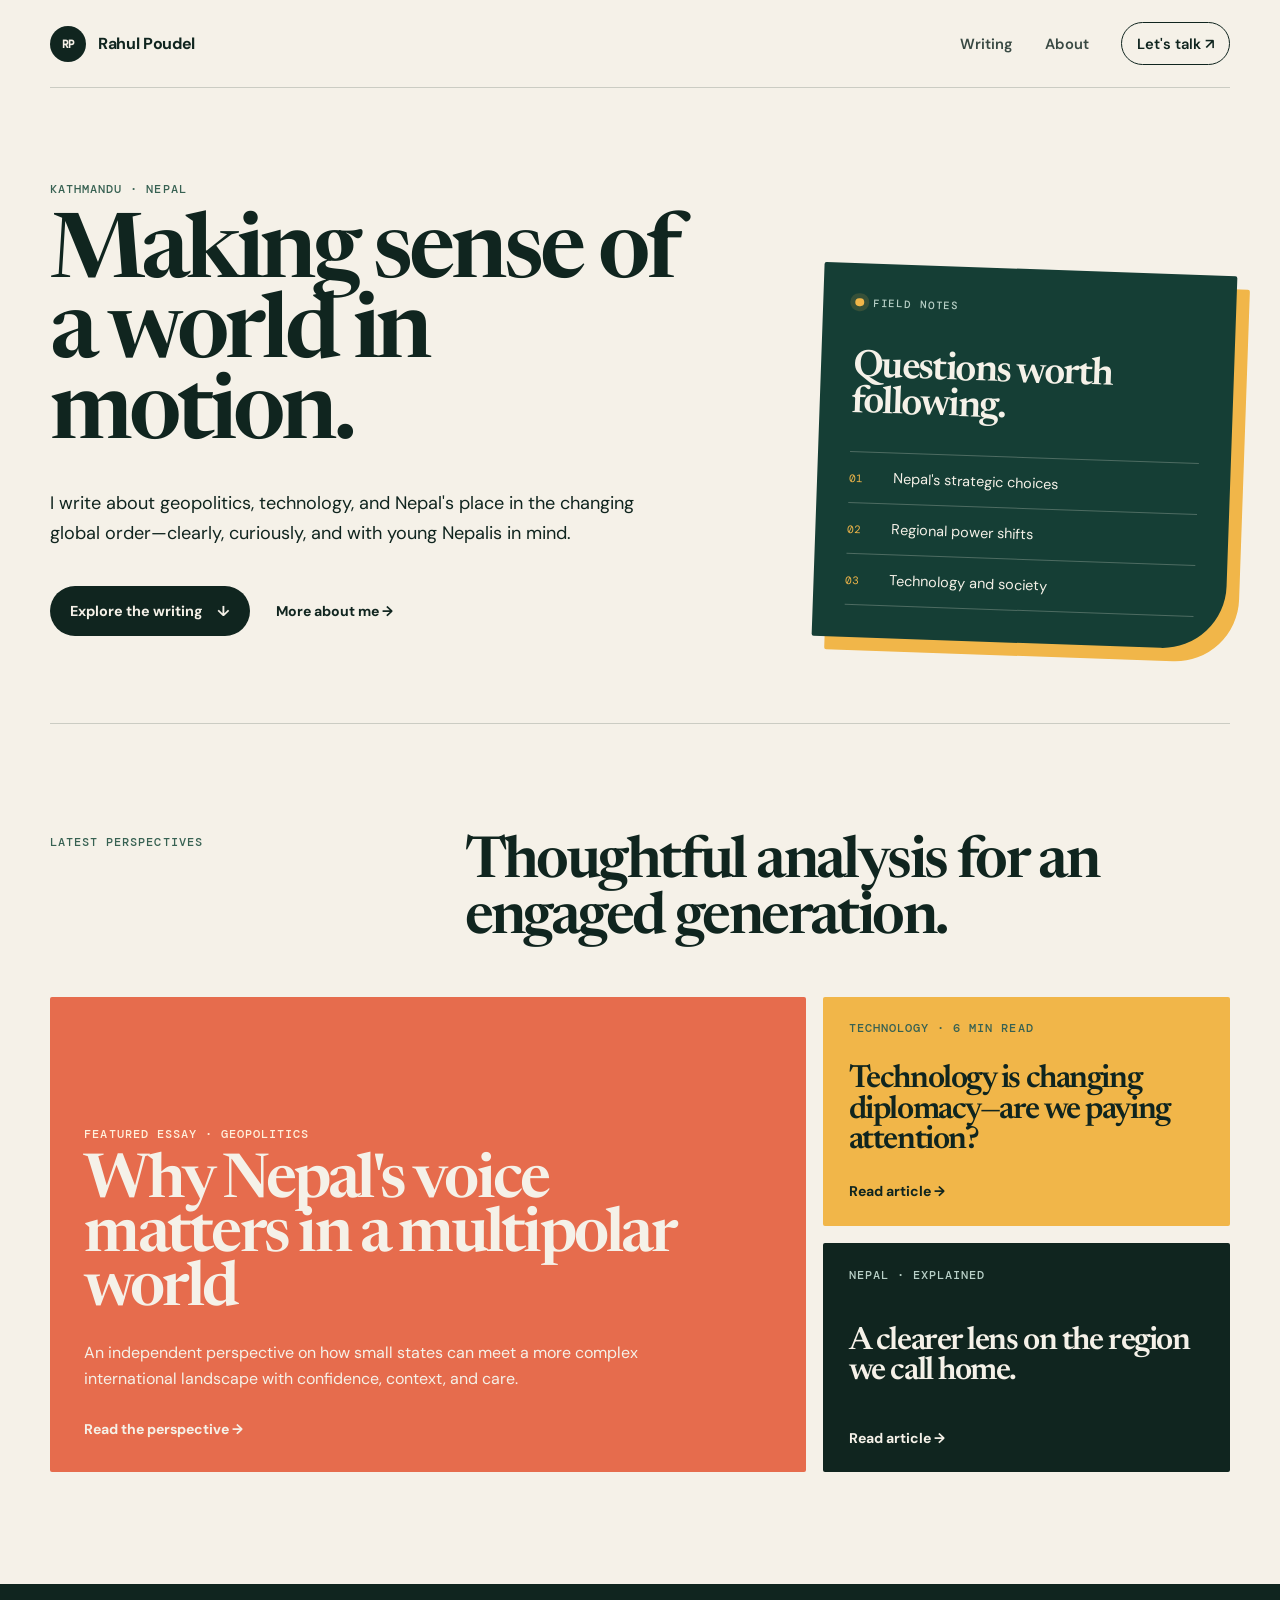
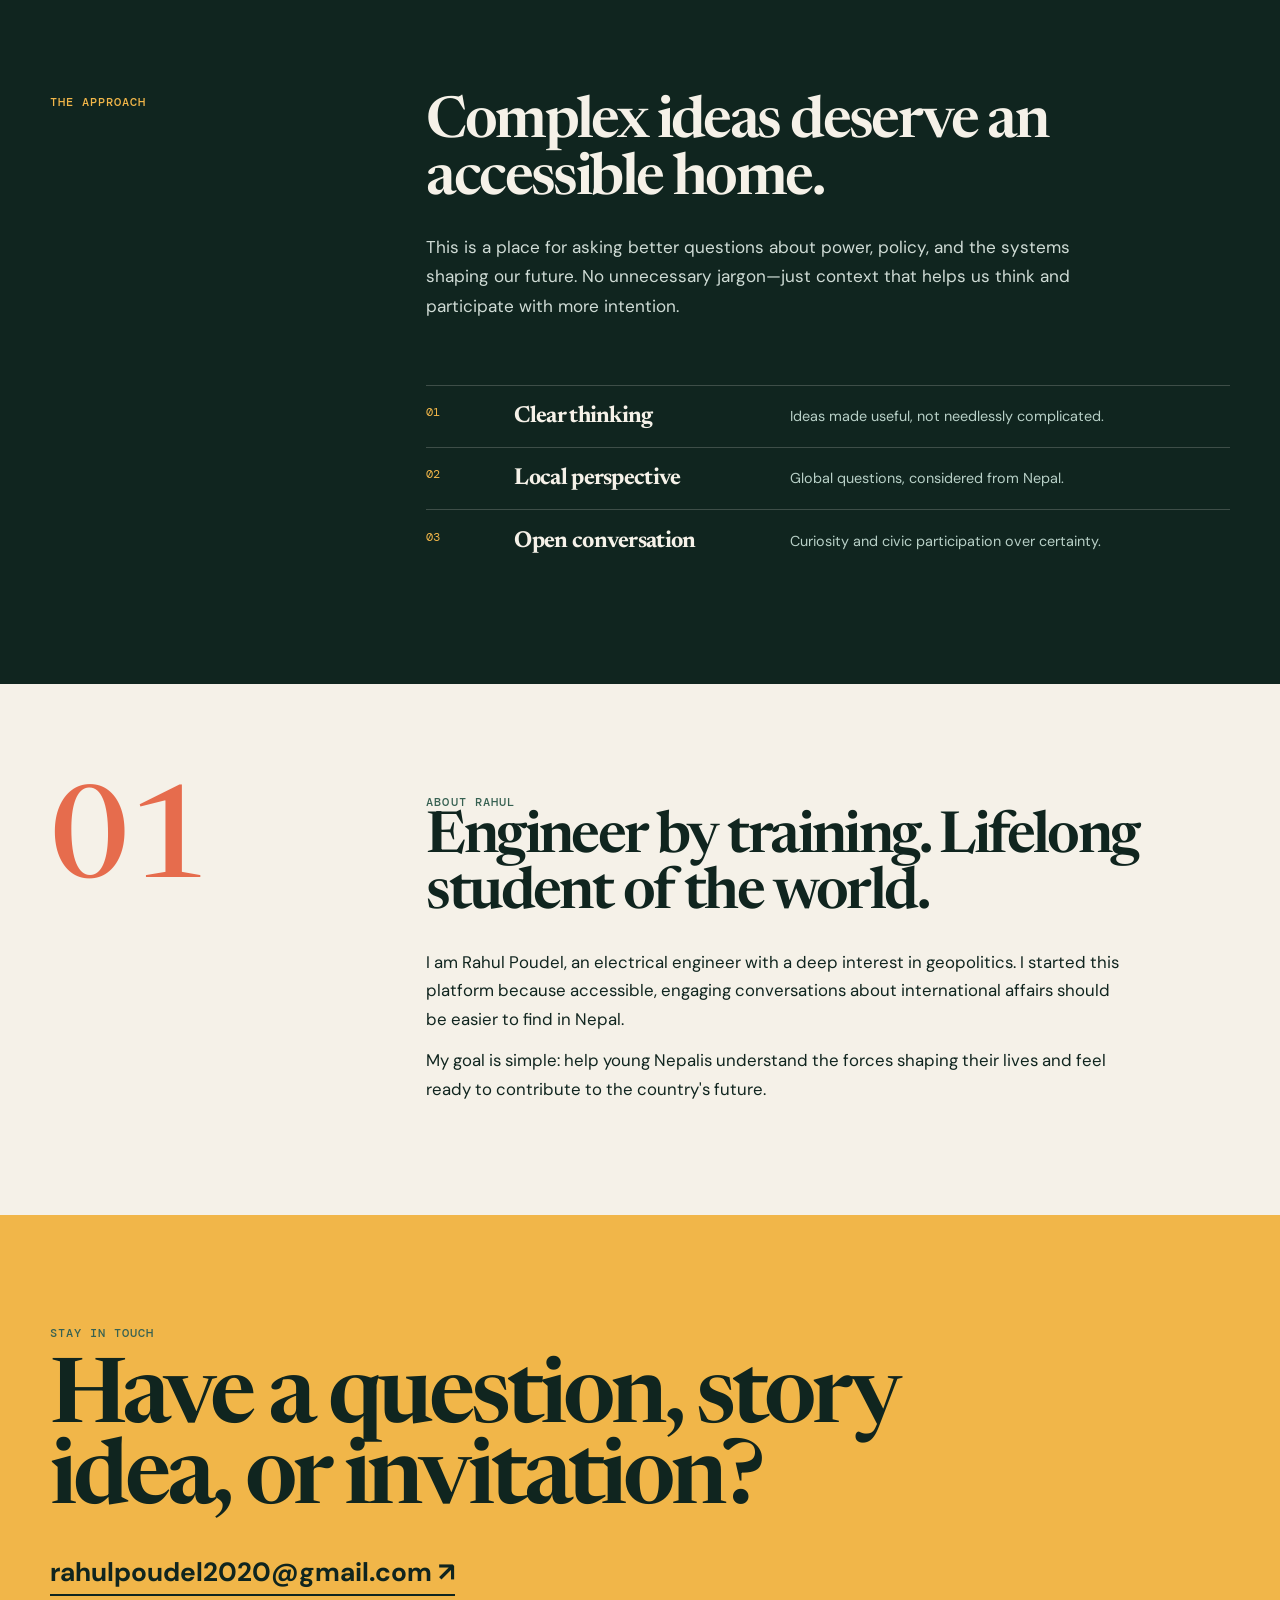
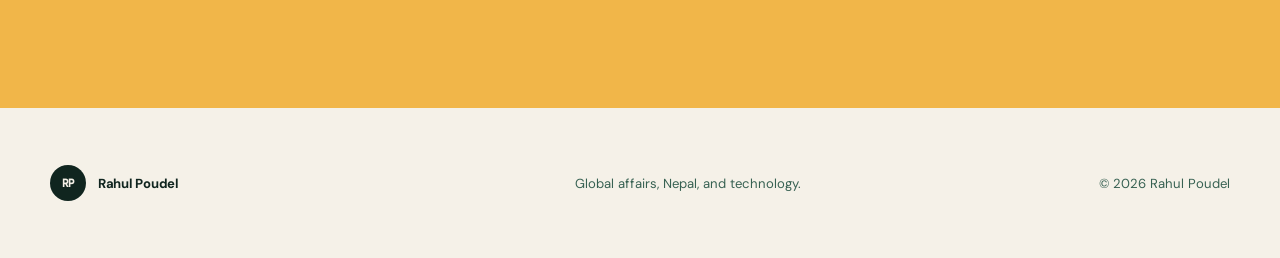
==== index.html @ 00a3ce03 "Create redesigned personal website" ====
<!doctype html>
<html lang="en">
  <head>
    <meta charset="UTF-8" />
    <meta name="viewport" content="width=device-width, initial-scale=1.0" />
    <meta
      name="description"
      content="Rahul Poudel writes about global geopolitics, technology, and Nepal's role in the world."
    />
    <title>Rahul Poudel — Global affairs, Nepal, and technology</title>
    <link rel="preconnect" href="https://fonts.googleapis.com" />
    <link rel="preconnect" href="https://fonts.gstatic.com" crossorigin />
    <link
      href="https://fonts.googleapis.com/css2?family=DM+Mono:wght@400;500&family=DM+Sans:wght@400;500;600;700&family=Newsreader:opsz,wght@6..72,500;6..72,600;6..72,700&display=swap"
      rel="stylesheet"
    />
    <link rel="stylesheet" href="styles.css" />
  </head>
  <body>
    <a class="skip-link" href="#main">Skip to content</a>
    <header class="site-header">
      <a class="brand" href="#top" aria-label="Rahul Poudel home">
        <span class="brand-mark">RP</span>
        <span>Rahul Poudel</span>
      </a>
      <button class="menu-toggle" type="button" aria-expanded="false" aria-controls="primary-nav">
        <span></span><span></span>
        <span class="sr-only">Open menu</span>
      </button>
      <nav id="primary-nav" class="primary-nav" aria-label="Primary navigation">
        <a href="#writing">Writing</a>
        <a href="#about">About</a>
        <a href="#contact" class="nav-cta">Let's talk <span aria-hidden="true">↗</span></a>
      </nav>
    </header>

    <main id="main">
      <section id="top" class="hero section-shell">
        <div class="hero-copy">
          <p class="eyebrow">Kathmandu · Nepal</p>
          <h1>Making sense of a world in motion.</h1>
          <p class="hero-intro">
            I write about geopolitics, technology, and Nepal's place in the changing global order—clearly, curiously, and with young Nepalis in mind.
          </p>
          <div class="hero-actions">
            <a class="button button-primary" href="#writing">Explore the writing <span aria-hidden="true">↓</span></a>
            <a class="text-link" href="#about">More about me <span aria-hidden="true">→</span></a>
          </div>
        </div>
        <aside class="signal-card" aria-label="Focus areas">
          <div class="signal-card-top"><span class="pulse"></span> Field notes</div>
          <p>Questions worth following.</p>
          <ul>
            <li><span>01</span> Nepal's strategic choices</li>
            <li><span>02</span> Regional power shifts</li>
            <li><span>03</span> Technology and society</li>
          </ul>
        </aside>
      </section>

      <section id="writing" class="writing-section section-shell">
        <div class="section-heading">
          <p class="eyebrow">Latest perspectives</p>
          <h2>Thoughtful analysis for an engaged generation.</h2>
        </div>
        <div class="story-grid">
          <article class="feature-story">
            <p class="story-meta">Featured essay <span>·</span> Geopolitics</p>
            <h3>Why Nepal's voice matters in a multipolar world</h3>
            <p>
              An independent perspective on how small states can meet a more complex international landscape with confidence, context, and care.
            </p>
            <a class="story-link" href="#contact">Read the perspective <span aria-hidden="true">→</span></a>
          </article>
          <div class="secondary-stories">
            <article class="story-card story-card-amber">
              <p class="story-meta">Technology <span>·</span> 6 min read</p>
              <h3>Technology is changing diplomacy—are we paying attention?</h3>
              <a class="story-link" href="#contact" aria-label="Read Technology is changing diplomacy">Read article <span aria-hidden="true">→</span></a>
            </article>
            <article class="story-card story-card-ink">
              <p class="story-meta">Nepal <span>·</span> Explained</p>
              <h3>A clearer lens on the region we call home.</h3>
              <a class="story-link" href="#contact" aria-label="Read A clearer lens on the region">Read article <span aria-hidden="true">→</span></a>
            </article>
          </div>
        </div>
      </section>

      <section class="principles-section">
        <div class="section-shell principles-grid">
          <p class="eyebrow">The approach</p>
          <div>
            <h2>Complex ideas deserve an accessible home.</h2>
            <p>
              This is a place for asking better questions about power, policy, and the systems shaping our future. No unnecessary jargon—just context that helps us think and participate with more intention.
            </p>
          </div>
          <div class="principles-list" role="list">
            <div role="listitem"><span>01</span><strong>Clear thinking</strong><p>Ideas made useful, not needlessly complicated.</p></div>
            <div role="listitem"><span>02</span><strong>Local perspective</strong><p>Global questions, considered from Nepal.</p></div>
            <div role="listitem"><span>03</span><strong>Open conversation</strong><p>Curiosity and civic participation over certainty.</p></div>
          </div>
        </div>
      </section>

      <section id="about" class="about-section section-shell">
        <div class="about-number">01</div>
        <div class="about-copy">
          <p class="eyebrow">About Rahul</p>
          <h2>Engineer by training. Lifelong student of the world.</h2>
          <p>
            I am Rahul Poudel, an electrical engineer with a deep interest in geopolitics. I started this platform because accessible, engaging conversations about international affairs should be easier to find in Nepal.
          </p>
          <p>
            My goal is simple: help young Nepalis understand the forces shaping their lives and feel ready to contribute to the country's future.
          </p>
        </div>
      </section>

      <section id="contact" class="contact-section">
        <div class="section-shell contact-inner">
          <p class="eyebrow">Stay in touch</p>
          <h2>Have a question, story idea, or invitation?</h2>
          <a class="contact-email" href="mailto:rahulpoudel2020@gmail.com">rahulpoudel2020@gmail.com <span aria-hidden="true">↗</span></a>
        </div>
      </section>
    </main>

    <footer class="site-footer section-shell">
      <a class="brand" href="#top"><span class="brand-mark">RP</span><span>Rahul Poudel</span></a>
      <p>Global affairs, Nepal, and technology.</p>
      <p>© <span id="year"></span> Rahul Poudel</p>
    </footer>
    <script src="script.js"></script>
  </body>
</html>
---- styles.css ----
:root {
  --paper: #f5f1e8;
  --ink: #10251f;
  --pine: #153e35;
  --moss: #376152;
  --amber: #f1b649;
  --coral: #e66c4d;
  --line: rgba(16, 37, 31, 0.18);
  --display: "Newsreader", Georgia, serif;
  --body: "DM Sans", Arial, sans-serif;
  --mono: "DM Mono", monospace;
}

* { box-sizing: border-box; }
html { scroll-behavior: smooth; }
body { margin: 0; background: var(--paper); color: var(--ink); font-family: var(--body); }
a { color: inherit; text-decoration: none; }
.sr-only { position: absolute; width: 1px; height: 1px; overflow: hidden; clip: rect(0, 0, 0, 0); white-space: nowrap; }
.skip-link { position: fixed; left: 1rem; top: -4rem; padding: .75rem 1rem; background: var(--amber); color: var(--ink); z-index: 5; }
.skip-link:focus { top: 1rem; }
.section-shell { width: min(1180px, calc(100% - 3rem)); margin: 0 auto; }
.site-header { width: min(1180px, calc(100% - 3rem)); min-height: 88px; margin: 0 auto; display: flex; align-items: center; justify-content: space-between; border-bottom: 1px solid var(--line); }
.brand { display: inline-flex; align-items: center; gap: .75rem; font-weight: 700; letter-spacing: -.02em; }
.brand-mark { width: 2.25rem; aspect-ratio: 1; display: grid; place-items: center; color: var(--paper); background: var(--ink); border-radius: 50%; font-family: var(--mono); font-size: .68rem; letter-spacing: -.1em; }
.primary-nav { display: flex; align-items: center; gap: 2rem; font-size: .92rem; font-weight: 600; }
.primary-nav a:not(.nav-cta) { opacity: .82; }
.primary-nav a:hover, .text-link:hover, .story-link:hover { text-decoration: underline; text-underline-offset: .25em; }
.nav-cta { padding: .65rem .9rem; border: 1px solid var(--ink); border-radius: 999px; }
.menu-toggle { display: none; background: none; border: 0; padding: .5rem; }

.hero { min-height: 635px; display: grid; grid-template-columns: minmax(0, 1.25fr) minmax(290px, .75fr); gap: 5rem; align-items: center; padding: 5.5rem 0 5rem; }
.eyebrow, .story-meta { margin: 0; color: var(--moss); font: 500 .72rem/1.3 var(--mono); letter-spacing: .09em; text-transform: uppercase; }
.hero h1, h2, h3 { margin: 0; font-family: var(--display); font-weight: 600; letter-spacing: -.045em; }
.hero h1 { max-width: 710px; margin-top: 1.1rem; font-size: clamp(3.7rem, 7vw, 6.6rem); line-height: .9; }
.hero-intro { max-width: 590px; margin: 2rem 0 0; font-size: 1.13rem; line-height: 1.65; }
.hero-actions { display: flex; align-items: center; gap: 1.6rem; margin-top: 2.3rem; }
.button { display: inline-flex; gap: .9rem; align-items: center; padding: 1rem 1.25rem; border-radius: 999px; font-weight: 700; font-size: .9rem; }
.button-primary { background: var(--ink); color: var(--paper); }
.button-primary:hover { background: var(--moss); }
.text-link, .story-link { font-size: .88rem; font-weight: 700; }
.signal-card { align-self: end; background: var(--pine); color: var(--paper); padding: 2rem; border-radius: 2px 2px 4rem 2px; transform: rotate(2deg); box-shadow: 13px 13px 0 var(--amber); }
.signal-card-top { display: flex; align-items: center; gap: .55rem; font: 500 .67rem var(--mono); letter-spacing: .08em; text-transform: uppercase; color: #b8d0c7; }
.pulse { width: .55rem; height: .55rem; border-radius: 50%; background: var(--amber); box-shadow: 0 0 0 5px rgba(241,182,73,.15); }
.signal-card > p { margin: 2.5rem 0 1.8rem; font: 600 clamp(1.8rem, 3vw, 2.7rem)/.95 var(--display); letter-spacing: -.04em; }
.signal-card ul { list-style: none; padding: 0; margin: 0; border-top: 1px solid rgba(245,241,232,.25); }
.signal-card li { padding: 1rem 0; border-bottom: 1px solid rgba(245,241,232,.25); font-size: .9rem; }
.signal-card li span { display: inline-block; width: 2.5rem; color: var(--amber); font: .68rem var(--mono); }

.writing-section { padding: 7rem 0; border-top: 1px solid var(--line); }
.section-heading { display: grid; grid-template-columns: 1fr 2fr; gap: 2rem; align-items: start; margin-bottom: 3rem; }
.section-heading h2, .principles-grid h2, .about-copy h2 { font-size: clamp(2.5rem, 4.5vw, 4.35rem); line-height: .98; }
.story-grid { display: grid; grid-template-columns: 1.3fr .7fr; gap: 1.1rem; }
.feature-story { min-height: 470px; padding: 2.15rem; display: flex; flex-direction: column; justify-content: flex-end; color: var(--paper); background: var(--coral); border-radius: 2px; }
.feature-story .story-meta { color: #fff0dc; }
.feature-story h3 { max-width: 670px; margin: .8rem 0 1.4rem; font-size: clamp(2.6rem, 4.8vw, 5.3rem); line-height: .88; }
.feature-story p:not(.story-meta) { max-width: 575px; margin: 0 0 1.8rem; line-height: 1.6; }
.secondary-stories { display: grid; gap: 1.1rem; }
.story-card { min-height: 229px; padding: 1.6rem; display: flex; flex-direction: column; align-items: flex-start; justify-content: space-between; border-radius: 2px; }
.story-card h3 { max-width: 390px; font-size: 2rem; line-height: .95; }
.story-card-amber { background: var(--amber); }
.story-card-ink { background: var(--ink); color: var(--paper); }
.story-card-ink .story-meta { color: #b8d0c7; }

.principles-section { background: var(--ink); color: var(--paper); padding: 7rem 0; }
.principles-section .eyebrow { color: var(--amber); }
.principles-grid { display: grid; grid-template-columns: .6fr 1.4fr; gap: 2rem; }
.principles-grid > div:nth-child(2) > p { max-width: 700px; margin: 1.5rem 0 0; color: #cfdbd5; font-size: 1.07rem; line-height: 1.7; }
.principles-list { grid-column: 2; margin-top: 2rem; }
.principles-list > div { display: grid; grid-template-columns: 4.5rem 1fr 1.7fr; gap: 1rem; padding: 1.2rem 0; border-top: 1px solid rgba(245,241,232,.2); }
.principles-list span { color: var(--amber); font: .72rem var(--mono); }
.principles-list strong { font-family: var(--display); font-size: 1.45rem; letter-spacing: -.03em; }
.principles-list p { margin: 0; color: #b8d0c7; font-size: .9rem; line-height: 1.55; }

.about-section { display: grid; grid-template-columns: .6fr 1.4fr; gap: 2rem; padding: 7rem 0; }
.about-number { color: var(--coral); font: 500 clamp(5rem, 10vw, 9.5rem)/.8 var(--display); }
.about-copy > p:not(.eyebrow) { max-width: 700px; margin: 1.5rem 0 0; font-size: 1.05rem; line-height: 1.7; }
.about-copy > p:last-child { margin-top: .8rem; }
.contact-section { background: var(--amber); padding: 7rem 0; }
.contact-inner h2 { max-width: 900px; margin: 1.2rem 0 2rem; font-size: clamp(3.5rem, 7vw, 6.8rem); line-height: .9; }
.contact-email { display: inline-block; border-bottom: 2px solid currentColor; padding-bottom: .35rem; font-size: clamp(1rem, 2.2vw, 1.65rem); font-weight: 700; }
.contact-email:hover { color: var(--pine); }
.site-footer { display: grid; grid-template-columns: 1fr 1fr auto; gap: 2rem; align-items: center; min-height: 150px; font-size: .82rem; }
.site-footer p { margin: 0; color: var(--moss); }
.site-footer p:last-child { text-align: right; }

@media (max-width: 760px) {
  .section-shell, .site-header { width: min(100% - 2rem, 1180px); }
  .site-header { min-height: 70px; position: relative; }
  .menu-toggle { display: grid; gap: .26rem; }
  .menu-toggle span:not(.sr-only) { width: 1.35rem; height: 2px; display: block; background: var(--ink); }
  .primary-nav { position: absolute; z-index: 3; top: calc(100% + .5rem); right: 0; display: none; width: min(250px, 100vw - 2rem); padding: 1.1rem; flex-direction: column; align-items: stretch; background: var(--paper); border: 1px solid var(--line); box-shadow: 0 12px 30px rgba(16,37,31,.12); }
  .primary-nav.open { display: flex; }
  .nav-cta { text-align: center; }
  .hero { min-height: auto; grid-template-columns: 1fr; gap: 3.5rem; padding: 4rem 0 5rem; }
  .hero h1 { font-size: clamp(3.55rem, 16vw, 5rem); }
  .hero-actions { flex-wrap: wrap; }
  .signal-card { width: calc(100% - 1rem); margin-left: .25rem; }
  .section-heading, .story-grid, .principles-grid, .about-section { grid-template-columns: 1fr; }
  .section-heading { gap: 1rem; }
  .feature-story { min-height: 420px; }
  .secondary-stories { grid-template-columns: 1fr; }
  .principles-list { grid-column: auto; }
  .principles-list > div { grid-template-columns: 2.2rem 1fr; }
  .principles-list p { grid-column: 2; }
  .about-number { margin-bottom: .4rem; }
  .site-footer { grid-template-columns: 1fr; gap: .9rem; padding: 2rem 0; }
  .site-footer p:last-child { text-align: left; }
}
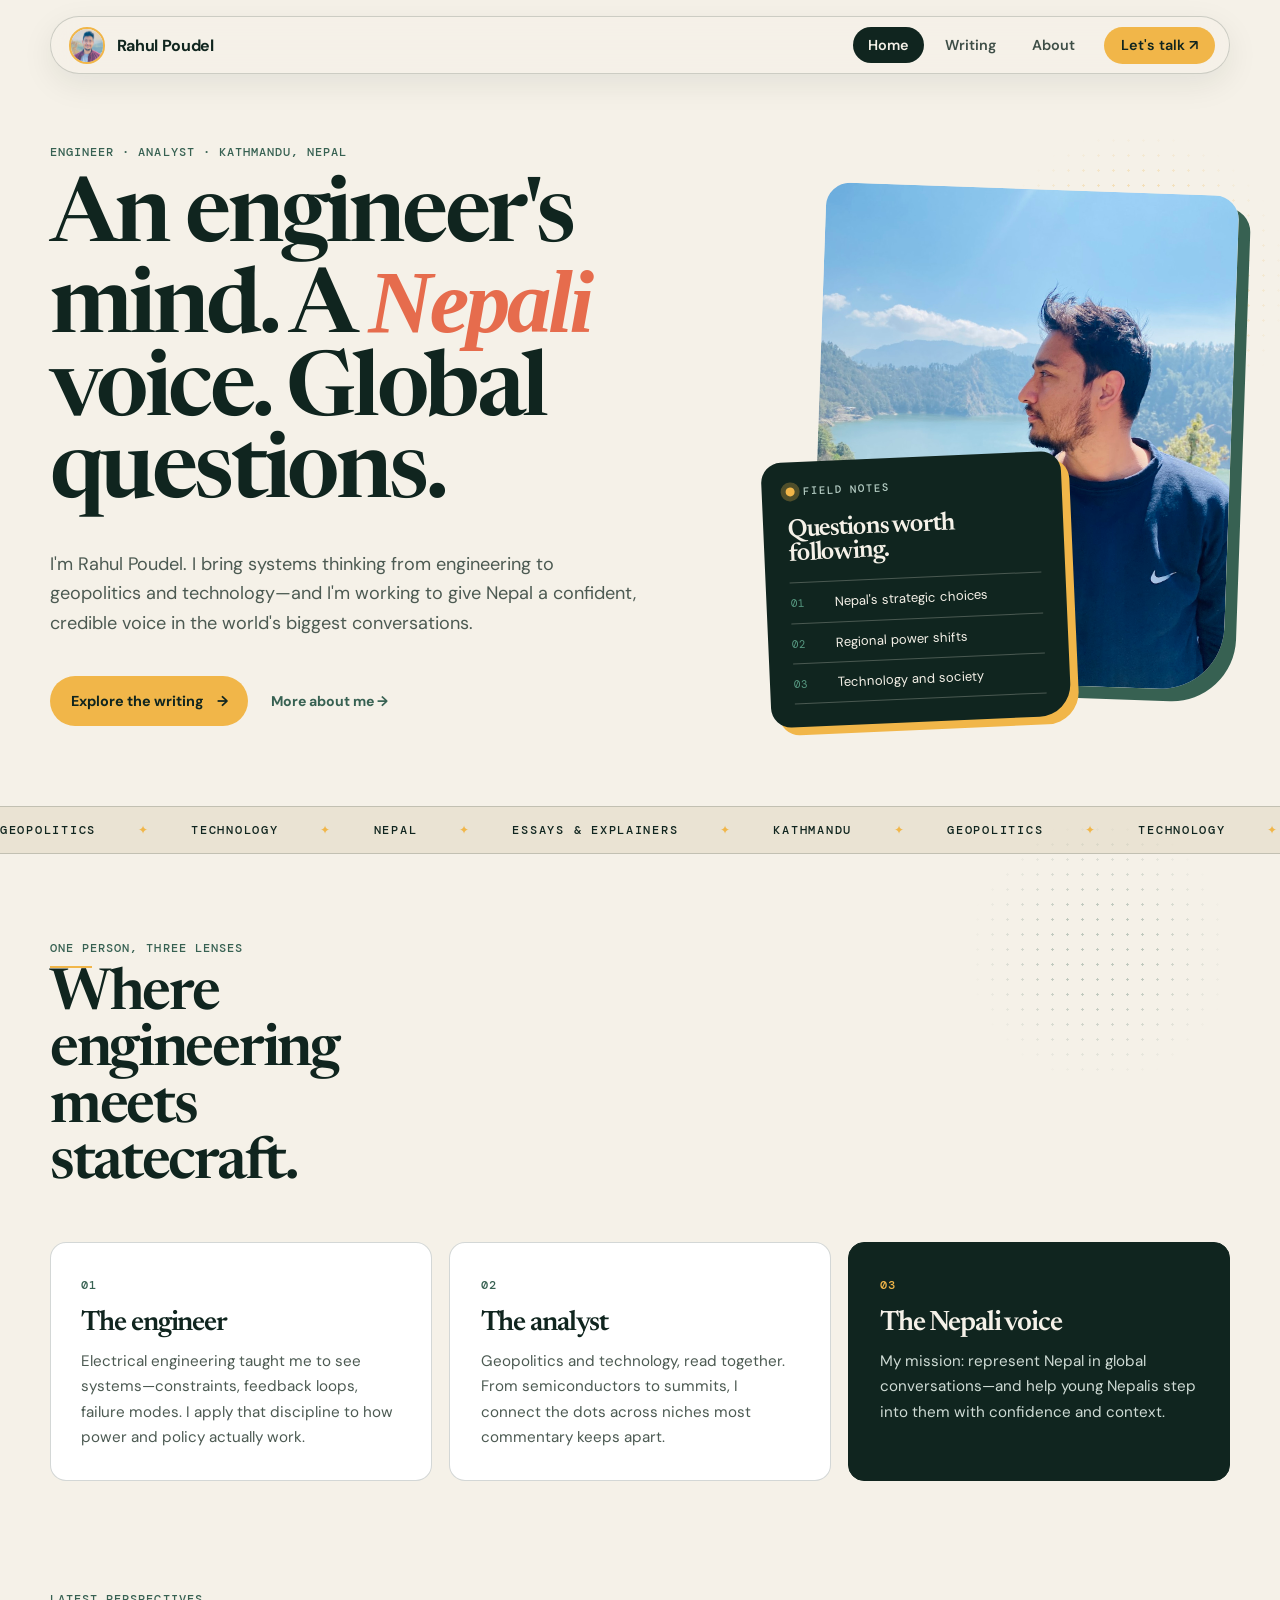
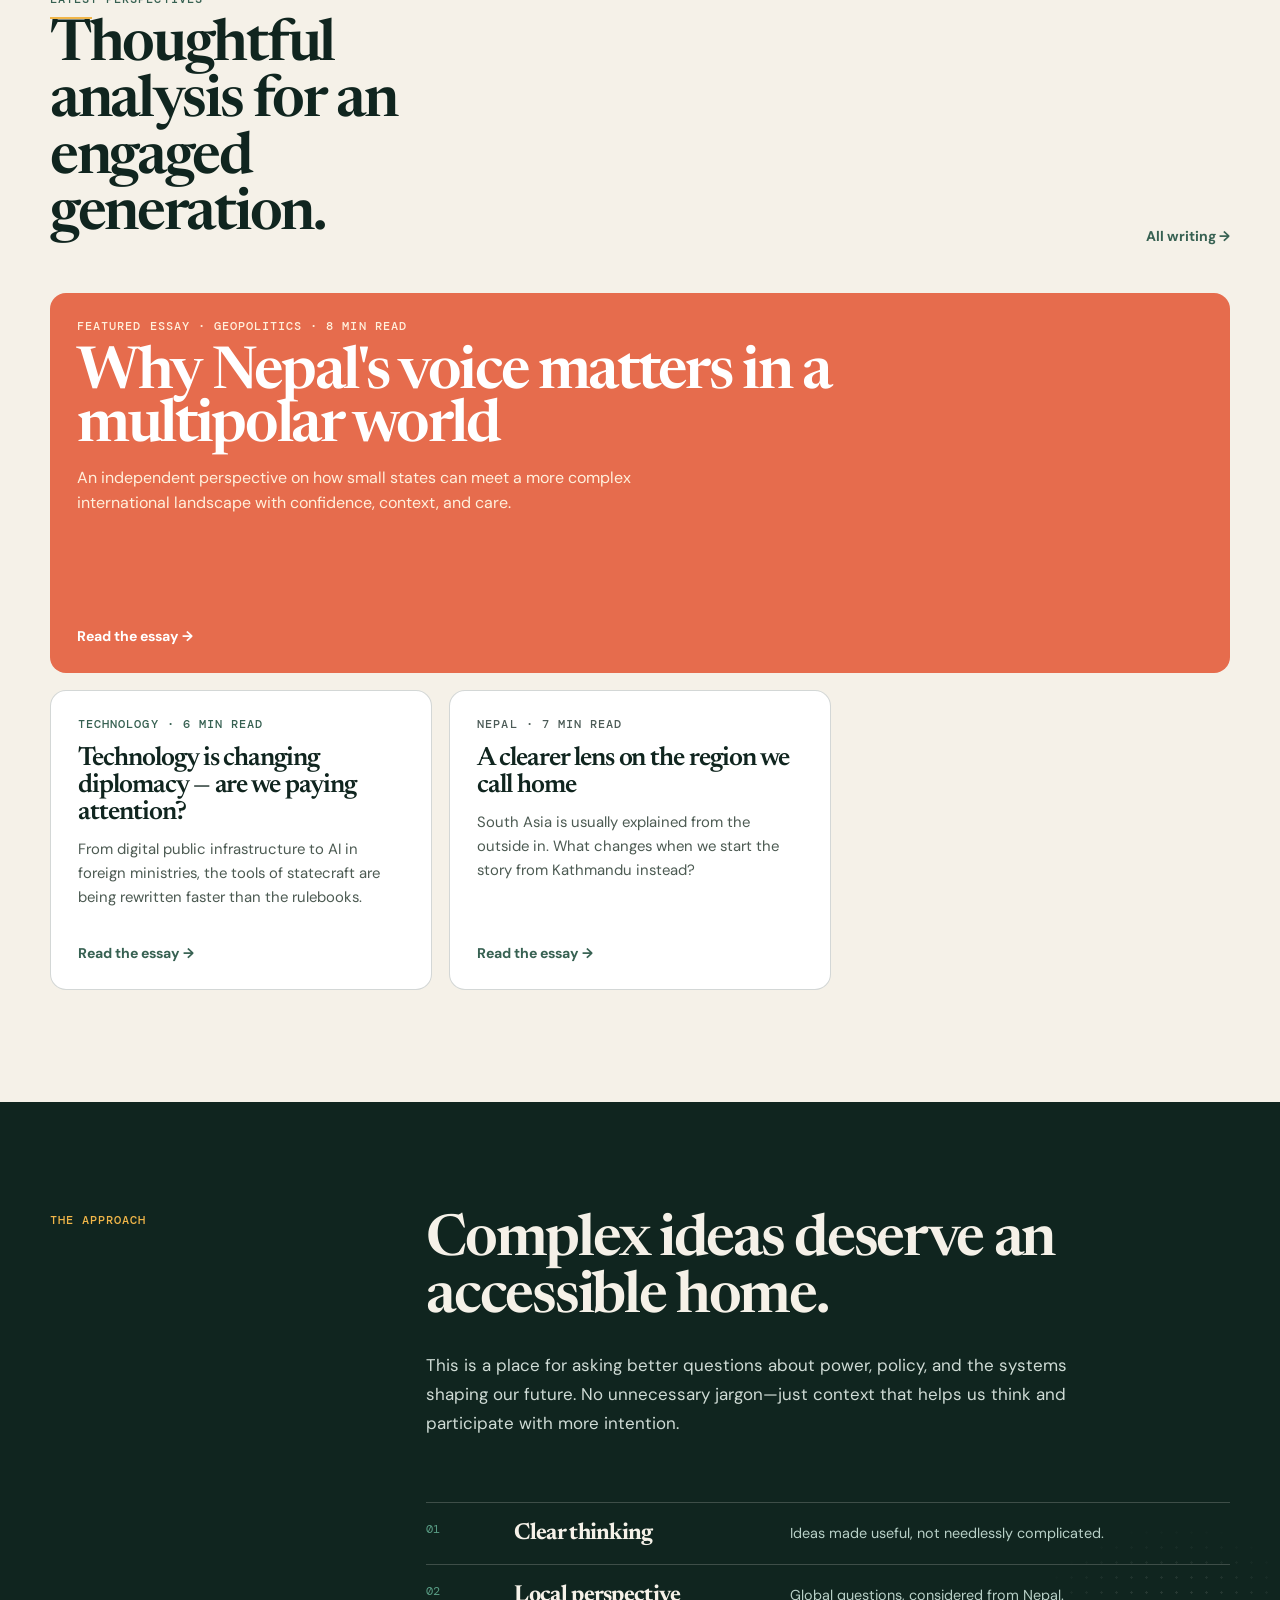
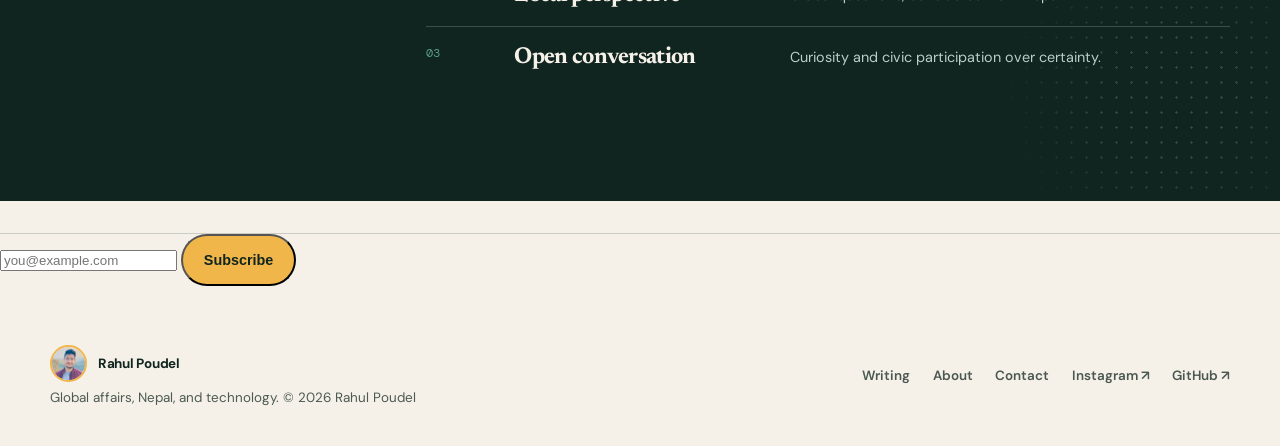
==== commit 8d5822d4: "Redesign as multi-page personal brand site - 5 pages (home, writing, about, contact) + 3 essays + ar" ====
--- a/index.html
+++ b/index.html
@@ -5,133 +5,171 @@
     <meta name="viewport" content="width=device-width, initial-scale=1.0" />
     <meta
       name="description"
-      content="Rahul Poudel writes about global geopolitics, technology, and Nepal's role in the world."
+      content="Rahul Poudel — electrical engineer and multi-niche analyst writing on geopolitics, technology, and Nepal's voice in the changing global order."
     />
-    <title>Rahul Poudel — Global affairs, Nepal, and technology</title>
+    <title>Rahul Poudel — Engineer & geopolitics writer from Nepal</title>
     <link rel="preconnect" href="https://fonts.googleapis.com" />
     <link rel="preconnect" href="https://fonts.gstatic.com" crossorigin />
     <link
       href="https://fonts.googleapis.com/css2?family=DM+Mono:wght@400;500&family=DM+Sans:wght@400;500;600;700&family=Newsreader:opsz,wght@6..72,500;6..72,600;6..72,700&display=swap"
       rel="stylesheet"
     />
+    <link rel="icon" type="image/jpeg" href="assets/rahul-portrait.jpg" />
     <link rel="stylesheet" href="styles.css" />
   </head>
   <body>
     <a class="skip-link" href="#main">Skip to content</a>
-    <header class="site-header">
-      <a class="brand" href="#top" aria-label="Rahul Poudel home">
-        <span class="brand-mark">RP</span>
-        <span>Rahul Poudel</span>
-      </a>
-      <button class="menu-toggle" type="button" aria-expanded="false" aria-controls="primary-nav">
-        <span></span><span></span>
-        <span class="sr-only">Open menu</span>
-      </button>
-      <nav id="primary-nav" class="primary-nav" aria-label="Primary navigation">
-        <a href="#writing">Writing</a>
-        <a href="#about">About</a>
-        <a href="#contact" class="nav-cta">Let's talk <span aria-hidden="true">↗</span></a>
-      </nav>
-    </header>
+
+    <!-- ===== Floating navbar (same on every page; aria-current marks the active page) ===== -->
+    <div class="nav-wrap">
+      <header class="site-header">
+        <a class="brand" href="index.html" aria-label="Rahul Poudel home">
+          <img class="brand-mark" src="assets/rahul-portrait.jpg" alt="" />
+          <span>Rahul Poudel</span>
+        </a>
+        <button class="menu-toggle" type="button" aria-expanded="false" aria-controls="primary-nav">
+          <span></span><span></span>
+          <span class="sr-only">Open menu</span>
+        </button>
+        <nav id="primary-nav" class="primary-nav" aria-label="Primary navigation">
+          <a href="index.html" aria-current="page">Home</a>
+          <a href="writing.html">Writing</a>
+          <a href="about.html">About</a>
+          <a href="contact.html" class="nav-cta">Let's talk <span aria-hidden="true">↗</span></a>
+        </nav>
+      </header>
+    </div>
 
     <main id="main">
-      <section id="top" class="hero section-shell">
+      <!-- ===== Hero ===== -->
+      <section class="hero section-shell">
         <div class="hero-copy">
-          <p class="eyebrow">Kathmandu · Nepal</p>
-          <h1>Making sense of a world in motion.</h1>
+          <p class="eyebrow">Engineer · Analyst · Kathmandu, Nepal</p>
+          <h1>An engineer's mind. A <em>Nepali</em> voice. Global questions.</h1>
           <p class="hero-intro">
-            I write about geopolitics, technology, and Nepal's place in the changing global order—clearly, curiously, and with young Nepalis in mind.
+            I'm Rahul Poudel. I bring systems thinking from engineering to geopolitics and technology—and I'm working to give Nepal a confident, credible voice in the world's biggest conversations.
           </p>
           <div class="hero-actions">
-            <a class="button button-primary" href="#writing">Explore the writing <span aria-hidden="true">↓</span></a>
-            <a class="text-link" href="#about">More about me <span aria-hidden="true">→</span></a>
+            <a class="button button-primary" href="writing.html">Explore the writing <span aria-hidden="true">→</span></a>
+            <a class="text-link" href="about.html">More about me <span aria-hidden="true">→</span></a>
           </div>
         </div>
-        <aside class="signal-card" aria-label="Focus areas">
-          <div class="signal-card-top"><span class="pulse"></span> Field notes</div>
-          <p>Questions worth following.</p>
-          <ul>
-            <li><span>01</span> Nepal's strategic choices</li>
-            <li><span>02</span> Regional power shifts</li>
-            <li><span>03</span> Technology and society</li>
-          </ul>
-        </aside>
+        <div class="hero-visual">
+          <div class="halftone ht-hero" aria-hidden="true"></div>
+          <img class="hero-photo" src="assets/rahul-lake.jpg" alt="Rahul Poudel looking out over a Himalayan lake" />
+          <aside class="signal-card" aria-label="Focus areas">
+            <div class="signal-card-top"><span class="pulse"></span> Field notes</div>
+            <p>Questions worth following.</p>
+            <ul>
+              <li><span>01</span> Nepal's strategic choices</li>
+              <li><span>02</span> Regional power shifts</li>
+              <li><span>03</span> Technology and society</li>
+            </ul>
+          </aside>
+        </div>
       </section>
 
-      <section id="writing" class="writing-section section-shell">
-        <div class="section-heading">
-          <p class="eyebrow">Latest perspectives</p>
-          <h2>Thoughtful analysis for an engaged generation.</h2>
+      <!-- ===== Topic ticker ===== -->
+      <div class="marquee" aria-hidden="true">
+        <div class="marquee-track">
+          <span>Geopolitics</span><span class="tick">✦</span>
+          <span>Technology</span><span class="tick">✦</span>
+          <span>Nepal</span><span class="tick">✦</span>
+          <span>Essays &amp; explainers</span><span class="tick">✦</span>
+          <span>Kathmandu</span><span class="tick">✦</span>
+          <span>Geopolitics</span><span class="tick">✦</span>
+          <span>Technology</span><span class="tick">✦</span>
+          <span>Nepal</span><span class="tick">✦</span>
+          <span>Essays &amp; explainers</span><span class="tick">✦</span>
+          <span>Kathmandu</span><span class="tick">✦</span>
         </div>
-        <div class="story-grid">
-          <article class="feature-story">
-            <p class="story-meta">Featured essay <span>·</span> Geopolitics</p>
-            <h3>Why Nepal's voice matters in a multipolar world</h3>
-            <p>
-              An independent perspective on how small states can meet a more complex international landscape with confidence, context, and care.
-            </p>
-            <a class="story-link" href="#contact">Read the perspective <span aria-hidden="true">→</span></a>
-          </article>
-          <div class="secondary-stories">
-            <article class="story-card story-card-amber">
-              <p class="story-meta">Technology <span>·</span> 6 min read</p>
-              <h3>Technology is changing diplomacy—are we paying attention?</h3>
-              <a class="story-link" href="#contact" aria-label="Read Technology is changing diplomacy">Read article <span aria-hidden="true">→</span></a>
-            </article>
-            <article class="story-card story-card-ink">
-              <p class="story-meta">Nepal <span>·</span> Explained</p>
-              <h3>A clearer lens on the region we call home.</h3>
-              <a class="story-link" href="#contact" aria-label="Read A clearer lens on the region">Read article <span aria-hidden="true">→</span></a>
-            </article>
+      </div>
+
+      <!-- ===== Personal brand pillars ===== -->
+      <section class="pillars-section section-shell">
+        <div class="halftone ht-pillars" aria-hidden="true"></div>
+        <div class="section-heading" data-reveal>
+          <div>
+            <p class="eyebrow">One person, three lenses</p>
+            <h2>Where engineering meets statecraft.</h2>
+          </div>
+        </div>
+        <div class="pillar-grid">
+          <div class="pillar-card" data-reveal>
+            <span class="pillar-num">01</span>
+            <h3>The engineer</h3>
+            <p>Electrical engineering taught me to see systems—constraints, feedback loops, failure modes. I apply that discipline to how power and policy actually work.</p>
+          </div>
+          <div class="pillar-card" data-reveal>
+            <span class="pillar-num">02</span>
+            <h3>The analyst</h3>
+            <p>Geopolitics and technology, read together. From semiconductors to summits, I connect the dots across niches most commentary keeps apart.</p>
+          </div>
+          <div class="pillar-card is-accent" data-reveal>
+            <span class="pillar-num">03</span>
+            <h3>The Nepali voice</h3>
+            <p>My mission: represent Nepal in global conversations—and help young Nepalis step into them with confidence and context.</p>
           </div>
         </div>
       </section>
 
-      <section class="principles-section">
-        <div class="section-shell principles-grid">
-          <p class="eyebrow">The approach</p>
+      <!-- ===== Latest writing (cards come from articles.js automatically) ===== -->
+      <section class="writing-section section-shell">
+        <div class="section-heading" data-reveal>
           <div>
+            <p class="eyebrow">Latest perspectives</p>
+            <h2>Thoughtful analysis for an engaged generation.</h2>
+          </div>
+          <a class="text-link" href="writing.html">All writing <span aria-hidden="true">→</span></a>
+        </div>
+        <div class="story-grid" data-articles data-limit="3"></div>
+      </section>
+
+      <!-- ===== Approach band ===== -->
+      <section class="band">
+        <div class="halftone ht-band" aria-hidden="true"></div>
+        <div class="section-shell band-grid">
+          <p class="eyebrow" data-reveal>The approach</p>
+          <div data-reveal>
             <h2>Complex ideas deserve an accessible home.</h2>
             <p>
               This is a place for asking better questions about power, policy, and the systems shaping our future. No unnecessary jargon—just context that helps us think and participate with more intention.
             </p>
           </div>
           <div class="principles-list" role="list">
-            <div role="listitem"><span>01</span><strong>Clear thinking</strong><p>Ideas made useful, not needlessly complicated.</p></div>
-            <div role="listitem"><span>02</span><strong>Local perspective</strong><p>Global questions, considered from Nepal.</p></div>
-            <div role="listitem"><span>03</span><strong>Open conversation</strong><p>Curiosity and civic participation over certainty.</p></div>
+            <div role="listitem" data-reveal><span>01</span><strong>Clear thinking</strong><p>Ideas made useful, not needlessly complicated.</p></div>
+            <div role="listitem" data-reveal><span>02</span><strong>Local perspective</strong><p>Global questions, considered from Nepal.</p></div>
+            <div role="listitem" data-reveal><span>03</span><strong>Open conversation</strong><p>Curiosity and civic participation over certainty.</p></div>
           </div>
-        </div>
-      </section>
-
-      <section id="about" class="about-section section-shell">
-        <div class="about-number">01</div>
-        <div class="about-copy">
-          <p class="eyebrow">About Rahul</p>
-          <h2>Engineer by training. Lifelong student of the world.</h2>
-          <p>
-            I am Rahul Poudel, an electrical engineer with a deep interest in geopolitics. I started this platform because accessible, engaging conversations about international affairs should be easier to find in Nepal.
-          </p>
-          <p>
-            My goal is simple: help young Nepalis understand the forces shaping their lives and feel ready to contribute to the country's future.
-          </p>
-        </div>
-      </section>
-
-      <section id="contact" class="contact-section">
-        <div class="section-shell contact-inner">
-          <p class="eyebrow">Stay in touch</p>
-          <h2>Have a question, story idea, or invitation?</h2>
-          <a class="contact-email" href="mailto:rahulpoudel2020@gmail.com">rahulpoudel2020@gmail.com <span aria-hidden="true">↗</span></a>
         </div>
       </section>
     </main>
 
-    <footer class="site-footer section-shell">
-      <a class="brand" href="#top"><span class="brand-mark">RP</span><span>Rahul Poudel</span></a>
-      <p>Global affairs, Nepal, and technology.</p>
-      <p>© <span id="year"></span> Rahul Poudel</p>
+    <!-- ===== Footer (same on every page) ===== -->
+    <footer class="site-footer">
+        <form class="signup-form" data-signup novalidate>
+          <label class="sr-only" for="signup-email">Email address</label>
+          <input id="signup-email" name="email" type="email" required placeholder="you@example.com" autocomplete="email" />
+          <button class="button button-primary" type="submit">Subscribe</button>
+          <p class="form-note" role="status" aria-live="polite"></p>
+        </form>
+      </div>
+      <div class="section-shell footer-inner">
+        <div>
+          <a class="brand" href="index.html"><img class="brand-mark" src="assets/rahul-portrait.jpg" alt="" /><span>Rahul Poudel</span></a>
+          <p>Global affairs, Nepal, and technology. © <span id="year"></span> Rahul Poudel</p>
+        </div>
+        <nav aria-label="Footer">
+          <a href="writing.html">Writing</a>
+          <a href="about.html">About</a>
+          <a href="contact.html">Contact</a>
+          <a href="https://instagram.com/rahul.poudel_" target="_blank" rel="noopener">Instagram <span aria-hidden="true">↗</span></a>
+          <a href="https://github.com/iamrahul1997" target="_blank" rel="noopener">GitHub <span aria-hidden="true">↗</span></a>
+        </nav>
+      </div>
     </footer>
+
+    <script src="articles.js"></script>
     <script src="script.js"></script>
   </body>
 </html>
--- a/styles.css
+++ b/styles.css
@@ -1,108 +1,332 @@
+/* ============================================================
+   RAHUL POUDEL — SITE STYLES  ·  Himalayan Dawn palette
+   ------------------------------------------------------------
+   WANT TO CHANGE THE SITE'S COLORS? Edit the 7 values below.
+   Everything on every page updates automatically.
+   ============================================================ */
 :root {
-  --paper: #f5f1e8;
-  --ink: #10251f;
-  --pine: #153e35;
-  --moss: #376152;
-  --amber: #f1b649;
-  --coral: #e66c4d;
+  --paper: #f5f1e8;   /* warm cream page background */
+  --ink: #10251f;     /* deep forest text */
+  --amber: #f1b649;   /* primary accent (warm amber) */
+  --coral: #e66c4d;   /* featured highlights */
+  --moss: #376152;    /* secondary accent (eyebrows, links) */
+  --mist: #eae3d3;    /* soft panel background */
+  --slate: #4c5a52;   /* muted text */
   --line: rgba(16, 37, 31, 0.18);
+
   --display: "Newsreader", Georgia, serif;
   --body: "DM Sans", Arial, sans-serif;
   --mono: "DM Mono", monospace;
 }
 
+/* ---------- base ---------- */
 * { box-sizing: border-box; }
 html { scroll-behavior: smooth; }
 body { margin: 0; background: var(--paper); color: var(--ink); font-family: var(--body); }
 a { color: inherit; text-decoration: none; }
-.sr-only { position: absolute; width: 1px; height: 1px; overflow: hidden; clip: rect(0, 0, 0, 0); white-space: nowrap; }
-.skip-link { position: fixed; left: 1rem; top: -4rem; padding: .75rem 1rem; background: var(--amber); color: var(--ink); z-index: 5; }
+h1, h2, h3 { margin: 0; font-family: var(--display); font-weight: 600; letter-spacing: -.04em; }
+.sr-only { position: absolute; width: 1px; height: 1px; overflow: hidden; clip: rect(0,0,0,0); white-space: nowrap; }
+.skip-link { position: fixed; left: 1rem; top: -4rem; padding: .75rem 1rem; background: var(--amber); color: var(--ink); z-index: 50; border-radius: .5rem; }
 .skip-link:focus { top: 1rem; }
 .section-shell { width: min(1180px, calc(100% - 3rem)); margin: 0 auto; }
-.site-header { width: min(1180px, calc(100% - 3rem)); min-height: 88px; margin: 0 auto; display: flex; align-items: center; justify-content: space-between; border-bottom: 1px solid var(--line); }
-.brand { display: inline-flex; align-items: center; gap: .75rem; font-weight: 700; letter-spacing: -.02em; }
-.brand-mark { width: 2.25rem; aspect-ratio: 1; display: grid; place-items: center; color: var(--paper); background: var(--ink); border-radius: 50%; font-family: var(--mono); font-size: .68rem; letter-spacing: -.1em; }
-.primary-nav { display: flex; align-items: center; gap: 2rem; font-size: .92rem; font-weight: 600; }
-.primary-nav a:not(.nav-cta) { opacity: .82; }
-.primary-nav a:hover, .text-link:hover, .story-link:hover { text-decoration: underline; text-underline-offset: .25em; }
-.nav-cta { padding: .65rem .9rem; border: 1px solid var(--ink); border-radius: 999px; }
-.menu-toggle { display: none; background: none; border: 0; padding: .5rem; }
-
-.hero { min-height: 635px; display: grid; grid-template-columns: minmax(0, 1.25fr) minmax(290px, .75fr); gap: 5rem; align-items: center; padding: 5.5rem 0 5rem; }
 .eyebrow, .story-meta { margin: 0; color: var(--moss); font: 500 .72rem/1.3 var(--mono); letter-spacing: .09em; text-transform: uppercase; }
-.hero h1, h2, h3 { margin: 0; font-family: var(--display); font-weight: 600; letter-spacing: -.045em; }
-.hero h1 { max-width: 710px; margin-top: 1.1rem; font-size: clamp(3.7rem, 7vw, 6.6rem); line-height: .9; }
-.hero-intro { max-width: 590px; margin: 2rem 0 0; font-size: 1.13rem; line-height: 1.65; }
-.hero-actions { display: flex; align-items: center; gap: 1.6rem; margin-top: 2.3rem; }
-.button { display: inline-flex; gap: .9rem; align-items: center; padding: 1rem 1.25rem; border-radius: 999px; font-weight: 700; font-size: .9rem; }
-.button-primary { background: var(--ink); color: var(--paper); }
-.button-primary:hover { background: var(--moss); }
-.text-link, .story-link { font-size: .88rem; font-weight: 700; }
-.signal-card { align-self: end; background: var(--pine); color: var(--paper); padding: 2rem; border-radius: 2px 2px 4rem 2px; transform: rotate(2deg); box-shadow: 13px 13px 0 var(--amber); }
+
+/* ---------- floating navbar ---------- */
+.nav-wrap { position: sticky; top: 1rem; z-index: 40; width: min(1180px, calc(100% - 2rem)); margin: 1rem auto 0; }
+.site-header {
+  display: flex; align-items: center; justify-content: space-between;
+  padding: .6rem .9rem .6rem 1.1rem;
+  background: rgba(245, 241, 232, .8);
+  backdrop-filter: blur(14px);
+  -webkit-backdrop-filter: blur(14px);
+  border: 1px solid var(--line);
+  border-radius: 999px;
+  box-shadow: 0 10px 32px rgba(16, 37, 31, .08);
+}
+.brand { display: inline-flex; align-items: center; gap: .7rem; font-weight: 700; letter-spacing: -.02em; }
+.brand-mark { width: 2.3rem; aspect-ratio: 1; border-radius: 50%; object-fit: cover; border: 2px solid var(--amber); }
+.primary-nav { display: flex; align-items: center; gap: .35rem; font-size: .9rem; font-weight: 600; }
+.primary-nav a:not(.nav-cta) { padding: .55rem .95rem; border-radius: 999px; opacity: .8; transition: background .15s, opacity .15s; }
+.primary-nav a:not(.nav-cta):hover { background: var(--mist); opacity: 1; }
+.primary-nav a[aria-current="page"] { background: var(--ink); color: var(--paper); opacity: 1; }
+.nav-cta { margin-left: .5rem; padding: .6rem 1.05rem; background: var(--amber); color: var(--ink); border-radius: 999px; transition: background .15s; }
+.nav-cta:hover { background: #dfa22f; }
+.menu-toggle { display: none; background: none; border: 0; padding: .55rem; cursor: pointer; }
+
+/* ---------- buttons & links ---------- */
+.button { display: inline-flex; gap: .8rem; align-items: center; padding: 1rem 1.3rem; border-radius: 999px; font-weight: 700; font-size: .9rem; }
+.button-primary { background: var(--amber); color: var(--ink); }
+.button-primary:hover { background: #dfa22f; }
+.button-ghost { border: 1.5px solid var(--ink); }
+.button-ghost:hover { background: var(--ink); color: var(--paper); }
+.text-link, .story-link { font-size: .88rem; font-weight: 700; color: var(--moss); }
+.text-link:hover, .story-link:hover { text-decoration: underline; text-underline-offset: .25em; }
+
+/* ---------- hero (home) ---------- */
+.hero { min-height: 590px; display: grid; grid-template-columns: minmax(0, 1.25fr) minmax(290px, .75fr); gap: 5rem; align-items: center; padding: 4.5rem 0 5rem; }
+.hero h1 { max-width: 710px; margin-top: 1.1rem; font-size: clamp(3.6rem, 7vw, 6.4rem); line-height: .92; }
+.hero h1 em { font-style: italic; color: var(--coral); }
+.hero-intro { max-width: 590px; margin: 2rem 0 0; font-size: 1.13rem; line-height: 1.65; color: var(--slate); }
+.hero-actions { display: flex; align-items: center; gap: 1.4rem; margin-top: 2.3rem; flex-wrap: wrap; }
+.hero-visual { position: relative; align-self: center; }
+.hero-photo { display: block; width: 100%; aspect-ratio: 3 / 3.6; object-fit: cover; border-radius: 1.5rem 1.5rem 4rem 1.5rem; transform: rotate(2deg); box-shadow: 12px 12px 0 var(--moss); }
+.hero-visual .signal-card { position: absolute; left: -3.2rem; bottom: -2.4rem; width: min(300px, 92%); transform: rotate(-2.5deg); padding: 1.4rem 1.5rem; box-shadow: 8px 8px 0 var(--amber); }
+.hero-visual .signal-card > p { margin: 1.2rem 0 1rem; font-size: clamp(1.3rem, 2vw, 1.7rem); }
+.hero-visual .signal-card li { padding: .7rem 0; font-size: .82rem; }
+.signal-card { background: var(--ink); color: var(--paper); padding: 2rem; border-radius: 1.25rem 1.25rem 2rem 1.25rem; }
 .signal-card-top { display: flex; align-items: center; gap: .55rem; font: 500 .67rem var(--mono); letter-spacing: .08em; text-transform: uppercase; color: #b8d0c7; }
-.pulse { width: .55rem; height: .55rem; border-radius: 50%; background: var(--amber); box-shadow: 0 0 0 5px rgba(241,182,73,.15); }
-.signal-card > p { margin: 2.5rem 0 1.8rem; font: 600 clamp(1.8rem, 3vw, 2.7rem)/.95 var(--display); letter-spacing: -.04em; }
+.pulse { width: .55rem; height: .55rem; border-radius: 50%; background: var(--amber); box-shadow: 0 0 0 5px rgba(241,182,73,.28); }
+.signal-card > p { margin: 2.2rem 0 1.6rem; font: 600 clamp(1.7rem, 3vw, 2.5rem)/.95 var(--display); letter-spacing: -.04em; }
 .signal-card ul { list-style: none; padding: 0; margin: 0; border-top: 1px solid rgba(245,241,232,.25); }
 .signal-card li { padding: 1rem 0; border-bottom: 1px solid rgba(245,241,232,.25); font-size: .9rem; }
-.signal-card li span { display: inline-block; width: 2.5rem; color: var(--amber); font: .68rem var(--mono); }
-
-.writing-section { padding: 7rem 0; border-top: 1px solid var(--line); }
-.section-heading { display: grid; grid-template-columns: 1fr 2fr; gap: 2rem; align-items: start; margin-bottom: 3rem; }
-.section-heading h2, .principles-grid h2, .about-copy h2 { font-size: clamp(2.5rem, 4.5vw, 4.35rem); line-height: .98; }
-.story-grid { display: grid; grid-template-columns: 1.3fr .7fr; gap: 1.1rem; }
-.feature-story { min-height: 470px; padding: 2.15rem; display: flex; flex-direction: column; justify-content: flex-end; color: var(--paper); background: var(--coral); border-radius: 2px; }
-.feature-story .story-meta { color: #fff0dc; }
-.feature-story h3 { max-width: 670px; margin: .8rem 0 1.4rem; font-size: clamp(2.6rem, 4.8vw, 5.3rem); line-height: .88; }
-.feature-story p:not(.story-meta) { max-width: 575px; margin: 0 0 1.8rem; line-height: 1.6; }
-.secondary-stories { display: grid; gap: 1.1rem; }
-.story-card { min-height: 229px; padding: 1.6rem; display: flex; flex-direction: column; align-items: flex-start; justify-content: space-between; border-radius: 2px; }
-.story-card h3 { max-width: 390px; font-size: 2rem; line-height: .95; }
-.story-card-amber { background: var(--amber); }
-.story-card-ink { background: var(--ink); color: var(--paper); }
-.story-card-ink .story-meta { color: #b8d0c7; }
-
-.principles-section { background: var(--ink); color: var(--paper); padding: 7rem 0; }
-.principles-section .eyebrow { color: var(--amber); }
-.principles-grid { display: grid; grid-template-columns: .6fr 1.4fr; gap: 2rem; }
-.principles-grid > div:nth-child(2) > p { max-width: 700px; margin: 1.5rem 0 0; color: #cfdbd5; font-size: 1.07rem; line-height: 1.7; }
+.signal-card li span { display: inline-block; width: 2.5rem; color: var(--moss); font: .68rem var(--mono); filter: brightness(1.6); }
+
+/* ---------- halftone texture patches ---------- */
+.halftone {
+  position: absolute; pointer-events: none; z-index: 0;
+  background-image: radial-gradient(currentColor 1.4px, transparent 1.4px);
+  background-size: 15px 15px;
+  -webkit-mask-image: radial-gradient(circle at center, #000 25%, transparent 72%);
+  mask-image: radial-gradient(circle at center, #000 25%, transparent 72%);
+}
+.ht-hero { width: 300px; height: 300px; top: -3.5rem; right: -3.5rem; color: var(--amber); opacity: .55; z-index: -1; }
+.ht-pillars { width: 260px; height: 260px; top: -2rem; right: 0; color: var(--moss); opacity: .28; }
+.ht-band { width: 340px; height: 340px; right: -4rem; bottom: -4rem; color: var(--paper); opacity: .16; }
+.pillars-section { position: relative; }
+.band { position: relative; overflow: hidden; }
+.band .section-shell { position: relative; z-index: 1; }
+
+/* ---------- topic marquee ---------- */
+.marquee { overflow: hidden; border-top: 1px solid var(--line); border-bottom: 1px solid var(--line); background: var(--mist); }
+.marquee-track { display: flex; align-items: center; gap: 2.6rem; width: max-content; padding: .95rem 0; font: 500 .78rem var(--mono); letter-spacing: .14em; text-transform: uppercase; color: var(--ink); }
+.marquee-track .tick { color: var(--amber); }
+
+/* ---------- section headings ---------- */
+.section-heading { display: grid; grid-template-columns: 1fr 2fr; gap: 2rem; align-items: end; margin-bottom: 3rem; }
+.section-heading h2, .page-hero h1 { font-size: clamp(2.5rem, 4.5vw, 4.3rem); line-height: .98; }
+.section-heading .text-link { justify-self: end; }
+
+/* ---------- personal brand pillars ---------- */
+.pillars-section { padding: 5.5rem 0 1rem; }
+.pillar-grid { display: grid; grid-template-columns: repeat(3, 1fr); gap: 1.1rem; }
+.pillar-card { padding: 1.9rem; border: 1px solid var(--line); border-radius: 1rem; background: #fff; transition: transform .18s, box-shadow .18s; }
+.pillar-card:hover { transform: translateY(-4px); box-shadow: 0 16px 38px rgba(16,37,31,.1); }
+.pillar-card .pillar-num { color: var(--moss); font: 500 .72rem var(--mono); letter-spacing: .09em; }
+.pillar-card h3 { margin: .9rem 0 .8rem; font-size: 1.75rem; }
+.pillar-card p { margin: 0; color: var(--slate); font-size: .95rem; line-height: 1.65; }
+.pillar-card.is-accent { background: var(--ink); border-color: var(--ink); color: var(--paper); }
+.pillar-card.is-accent .pillar-num { color: var(--amber); }
+.pillar-card.is-accent p { color: #cfdbd5; }
+
+/* ---------- article cards (rendered by articles.js) ---------- */
+.writing-section { padding: 6rem 0 7rem; }
+.story-grid { display: grid; grid-template-columns: repeat(3, 1fr); gap: 1.1rem; }
+.story-card { display: flex; flex-direction: column; align-items: flex-start; min-height: 300px; padding: 1.7rem; border-radius: 1rem; border: 1px solid var(--line); background: #fff; transition: transform .18s, box-shadow .18s; }
+.story-card:hover { transform: translateY(-4px); box-shadow: 0 16px 38px rgba(16,37,31,.1); }
+.story-card h3 { margin: .8rem 0 .7rem; font-size: 1.65rem; line-height: 1.02; }
+.story-card .excerpt { margin: 0 0 1.4rem; color: var(--slate); font-size: .93rem; line-height: 1.6; }
+.story-card .story-link { margin-top: auto; }
+.story-card.is-featured { grid-column: span 3; min-height: 380px; justify-content: flex-end; background: var(--coral); color: #fff; border: 0; }
+.story-card.is-featured .story-meta { color: #fff0dc; }
+.story-card.is-featured h3 { max-width: 760px; font-size: clamp(2.4rem, 4.6vw, 4.6rem); line-height: .9; }
+.story-card.is-featured .excerpt { max-width: 600px; color: #fff0dc; font-size: 1rem; }
+.story-card.is-featured .story-link { color: #fff; }
+.cat-geopolitics .story-meta { color: var(--amber); }
+.cat-technology .story-meta { color: var(--moss); }
+.cat-nepal .story-meta { color: var(--ink); opacity: .75; }
+
+/* ---------- filters (writing page) ---------- */
+.filter-bar { display: flex; gap: .5rem; flex-wrap: wrap; margin: 2.2rem 0 2.6rem; }
+.filter-btn { padding: .6rem 1.1rem; border: 1px solid var(--line); border-radius: 999px; background: #fff; font: 600 .85rem var(--body); cursor: pointer; transition: all .15s; }
+.filter-btn:hover { border-color: var(--ink); }
+.filter-btn.active { background: var(--ink); color: var(--paper); border-color: var(--ink); }
+
+/* ---------- page hero (inner pages) ---------- */
+.page-hero { padding: 4.5rem 0 3rem; }
+.page-hero h1 { max-width: 850px; margin-top: 1rem; }
+.page-hero .lede { max-width: 620px; margin: 1.6rem 0 0; font-size: 1.12rem; line-height: 1.65; color: var(--slate); }
+
+/* ---------- article page ---------- */
+.article-hero { padding: 4rem 0 2.5rem; border-bottom: 1px solid var(--line); }
+.article-hero h1 { max-width: 880px; margin: 1.1rem 0 1.4rem; font-size: clamp(2.7rem, 5.4vw, 5rem); line-height: .95; }
+.article-byline { display: flex; gap: 1.2rem; align-items: center; color: var(--slate); font-size: .88rem; }
+.article-byline .dot { width: 3px; height: 3px; border-radius: 50%; background: var(--slate); }
+.article-body { max-width: 720px; margin: 0 auto; padding: 3.5rem 0 5rem; font-size: 1.1rem; line-height: 1.8; }
+.article-body p { margin: 0 0 1.6rem; }
+.article-body h2 { margin: 2.8rem 0 1.1rem; font-size: 1.9rem; line-height: 1.1; }
+.article-body blockquote { margin: 2.4rem 0; padding: .4rem 0 .4rem 1.6rem; border-left: 3px solid var(--amber); font-family: var(--display); font-size: 1.45rem; line-height: 1.35; font-style: italic; }
+.article-body .article-tag { color: var(--moss); }
+.article-footer { max-width: 720px; margin: 0 auto; padding: 0 0 5rem; display: flex; justify-content: space-between; gap: 1rem; flex-wrap: wrap; }
+
+/* ---------- dark band sections ---------- */
+.band { background: var(--ink); color: var(--paper); padding: 7rem 0; }
+.band .eyebrow { color: var(--amber); }
+.band-grid { display: grid; grid-template-columns: .6fr 1.4fr; gap: 2rem; }
+.band-grid h2 { font-size: clamp(2.4rem, 4.5vw, 4rem); line-height: .98; }
+.band-grid > div > p { max-width: 700px; margin: 1.5rem 0 0; color: #cfdbd5; font-size: 1.06rem; line-height: 1.7; }
 .principles-list { grid-column: 2; margin-top: 2rem; }
 .principles-list > div { display: grid; grid-template-columns: 4.5rem 1fr 1.7fr; gap: 1rem; padding: 1.2rem 0; border-top: 1px solid rgba(245,241,232,.2); }
-.principles-list span { color: var(--amber); font: .72rem var(--mono); }
+.principles-list span { color: var(--moss); filter: brightness(1.6); font: .72rem var(--mono); }
 .principles-list strong { font-family: var(--display); font-size: 1.45rem; letter-spacing: -.03em; }
 .principles-list p { margin: 0; color: #b8d0c7; font-size: .9rem; line-height: 1.55; }
 
-.about-section { display: grid; grid-template-columns: .6fr 1.4fr; gap: 2rem; padding: 7rem 0; }
-.about-number { color: var(--coral); font: 500 clamp(5rem, 10vw, 9.5rem)/.8 var(--display); }
-.about-copy > p:not(.eyebrow) { max-width: 700px; margin: 1.5rem 0 0; font-size: 1.05rem; line-height: 1.7; }
-.about-copy > p:last-child { margin-top: .8rem; }
-.contact-section { background: var(--amber); padding: 7rem 0; }
-.contact-inner h2 { max-width: 900px; margin: 1.2rem 0 2rem; font-size: clamp(3.5rem, 7vw, 6.8rem); line-height: .9; }
-.contact-email { display: inline-block; border-bottom: 2px solid currentColor; padding-bottom: .35rem; font-size: clamp(1rem, 2.2vw, 1.65rem); font-weight: 700; }
-.contact-email:hover { color: var(--pine); }
-.site-footer { display: grid; grid-template-columns: 1fr 1fr auto; gap: 2rem; align-items: center; min-height: 150px; font-size: .82rem; }
-.site-footer p { margin: 0; color: var(--moss); }
-.site-footer p:last-child { text-align: right; }
-
+/* ---------- about page ---------- */
+.about-grid { display: grid; grid-template-columns: .8fr 1.2fr; gap: 4rem; padding: 3rem 0 6rem; }
+.about-portrait { align-self: start; background: var(--mist); border-radius: 1.25rem; padding: 2rem; }
+.about-portrait .big-mark { width: 5.5rem; aspect-ratio: 1; display: grid; place-items: center; background: var(--amber); color: #fff; border-radius: 50%; font: 500 1.3rem var(--mono); margin-bottom: 1.4rem; }
+.about-photo { display: block; width: 100%; aspect-ratio: 1; object-fit: cover; border-radius: 1rem; margin-bottom: 1.5rem; box-shadow: 8px 8px 0 var(--moss); }
+.about-portrait dl { margin: 0; font-size: .92rem; }
+.about-portrait dt { color: var(--moss); font: 500 .68rem var(--mono); letter-spacing: .08em; text-transform: uppercase; margin-top: 1.1rem; }
+.about-portrait dd { margin: .25rem 0 0; font-weight: 600; }
+.about-copy > p { margin: 0 0 1.4rem; font-size: 1.08rem; line-height: 1.75; }
+.about-copy h2 { margin: 2.6rem 0 1rem; font-size: 1.9rem; }
+
+/* ---------- contact page ---------- */
+.contact-band { background: var(--ink); color: var(--paper); padding: 7rem 0; }
+.contact-band .eyebrow { color: var(--amber); }
+.contact-band h1 { max-width: 900px; margin: 1.2rem 0 2rem; font-size: clamp(3.2rem, 6.5vw, 6.2rem); line-height: .92; }
+.contact-email { display: inline-block; border-bottom: 2px solid currentColor; padding-bottom: .35rem; font-size: clamp(1rem, 2.2vw, 1.6rem); font-weight: 700; }
+.contact-email { color: var(--amber); }
+.contact-email:hover { opacity: .85; }
+.contact-socials { display: flex; gap: 1.6rem; margin-top: 1.8rem; font-size: .95rem; font-weight: 700; }
+.contact-socials a { border-bottom: 1.5px solid rgba(255,255,255,.5); padding-bottom: .2rem; }
+.contact-socials a:hover { border-color: #fff; }
+.contact-cards { display: grid; grid-template-columns: repeat(3, 1fr); gap: 1.1rem; padding: 4rem 0 6rem; }
+.contact-card { padding: 1.7rem; border: 1px solid var(--line); border-radius: 1rem; background: #fff; }
+.contact-card h3 { font-size: 1.35rem; margin-bottom: .6rem; }
+.contact-card p { margin: 0 0 1.2rem; color: var(--slate); font-size: .93rem; line-height: 1.6; }
+
+/* ---------- contact form ---------- */
+.contact-form-section { padding: 1rem 0 2rem; }
+.contact-form-grid { display: grid; grid-template-columns: .8fr 1.2fr; gap: 3rem; align-items: start; padding: 3rem 0; border-top: 1px solid var(--line); }
+.contact-form-grid h2 { font-size: clamp(2rem, 3.6vw, 3.2rem); line-height: 1; margin-top: .9rem; }
+.signup-blurb { max-width: 420px; margin: 1.2rem 0 0; color: var(--slate); line-height: 1.65; }
+.contact-form { display: grid; gap: 1.1rem; }
+.contact-form .field { display: grid; gap: .45rem; }
+.contact-form label { font: 600 .78rem var(--mono); letter-spacing: .07em; text-transform: uppercase; color: var(--moss); }
+.contact-form input, .contact-form select, .contact-form textarea {
+  width: 100%; padding: .9rem 1.05rem; border: 1.5px solid var(--line); border-radius: .8rem;
+  background: #fff; color: var(--ink); font: 500 .95rem var(--body); transition: border-color .15s, box-shadow .15s;
+}
+.contact-form textarea { resize: vertical; min-height: 8.5rem; }
+.contact-form input:focus, .contact-form select:focus, .contact-form textarea:focus {
+  outline: none; border-color: var(--moss); box-shadow: 0 0 0 3px rgba(55,97,82,.15);
+}
+.contact-form button { justify-self: start; }
+.form-note { margin: 0; min-height: 1.2em; font-size: .88rem; font-weight: 600; color: var(--moss); }
+.form-note.is-error { color: var(--coral); }
+
+/* ---------- footer ---------- */
+.site-footer { border-top: 1px solid var(--line); margin-top: 2rem; }
+.site-footer .footer-inner { display: grid; grid-template-columns: 1fr auto; gap: 2rem; align-items: center; min-height: 140px; font-size: .84rem; }
+.site-footer nav { display: flex; gap: 1.4rem; font-weight: 600; }
+.site-footer nav a { opacity: .75; }
+.site-footer nav a:hover { opacity: 1; }
+.site-footer p { margin: .2rem 0 0; color: var(--slate); }
+
+/* ---------- animations ---------- */
+@media (prefers-reduced-motion: no-preference) {
+  /* hero entrance: each piece rises in, one after another */
+  @keyframes rise-in {
+    from { opacity: 0; transform: translateY(26px); }
+    to { opacity: 1; transform: none; }
+  }
+  @keyframes card-in {
+    from { opacity: 0; transform: rotate(6deg) translateY(40px); }
+    to { opacity: 1; transform: rotate(2deg) translateY(0); }
+  }
+  @keyframes float-tilt {
+    0%, 100% { transform: rotate(2deg) translateY(0); }
+    50% { transform: rotate(1.4deg) translateY(-9px); }
+  }
+  .hero .eyebrow, .hero h1, .hero-intro, .hero-actions {
+    opacity: 0; animation: rise-in .7s cubic-bezier(.2,.7,.2,1) forwards;
+  }
+  .hero .eyebrow { animation-delay: .05s; }
+  .hero h1 { animation-delay: .15s; }
+  .hero-intro { animation-delay: .3s; }
+  .hero-actions { animation-delay: .45s; }
+  @keyframes card-in-visual {
+    from { opacity: 0; transform: translateY(40px); }
+    to { opacity: 1; transform: none; }
+  }
+  .hero .hero-visual {
+    opacity: 0;
+    animation: card-in-visual .8s cubic-bezier(.2,.7,.2,1) .5s forwards;
+  }
+  .hero-photo { animation: float-tilt 8s ease-in-out 2.5s infinite; }
+
+  /* marquee drifts sideways forever */
+  @keyframes marquee-slide { to { transform: translateX(-50%); } }
+  .marquee-track { animation: marquee-slide 30s linear infinite; }
+  .marquee:hover .marquee-track { animation-play-state: paused; }
+
+  /* halftone dots drift diagonally, like slow-moving print texture */
+  @keyframes dots-drift { to { background-position: 15px 15px; } }
+  .halftone { animation: dots-drift 5s linear infinite; }
+
+  /* amber rule sweeps in under section labels when they reveal */
+  .section-heading .eyebrow::after, .page-hero .eyebrow::after {
+    content: ""; display: block; width: 2.6rem; height: 2px; margin-top: .55rem;
+    background: var(--amber); transform: scaleX(0); transform-origin: left;
+    transition: transform .6s cubic-bezier(.2,.7,.2,1) .25s;
+  }
+  [data-reveal].revealed .eyebrow::after, .page-hero .eyebrow::after { transform: scaleX(1); }
+  .page-hero .eyebrow::after { transition-delay: .4s; }
+
+  /* photo logo gives a friendly tilt on hover */
+  .brand-mark { transition: transform .25s cubic-bezier(.34,1.56,.64,1); }
+  .brand:hover .brand-mark { transform: rotate(-8deg) scale(1.12); }
+
+  /* scroll reveal: elements with data-reveal fade up when they enter view */
+  [data-reveal] { opacity: 0; transform: translateY(30px); transition: opacity .7s cubic-bezier(.2,.7,.2,1), transform .7s cubic-bezier(.2,.7,.2,1); }
+  [data-reveal].revealed { opacity: 1; transform: none; }
+
+  /* navbar condenses after you start scrolling */
+  .site-header { transition: box-shadow .25s, padding .25s, background .25s; }
+  .nav-wrap.scrolled .site-header {
+    padding-top: .4rem; padding-bottom: .4rem;
+    background: rgba(245, 241, 232, .92);
+    box-shadow: 0 14px 40px rgba(16, 37, 31, .14);
+  }
+
+  /* arrows nudge on hover */
+  .button span[aria-hidden], .text-link span[aria-hidden], .story-link span[aria-hidden], .nav-cta span[aria-hidden] {
+    display: inline-block; transition: transform .2s;
+  }
+  .button:hover span[aria-hidden], .text-link:hover span[aria-hidden], .story-link:hover span[aria-hidden], .nav-cta:hover span[aria-hidden] {
+    transform: translateX(4px);
+  }
+}
+
+/* ---------- responsive ---------- */
+@media (max-width: 860px) {
+  .story-grid, .contact-cards, .pillar-grid { grid-template-columns: 1fr 1fr; }
+  .story-card.is-featured { grid-column: span 2; }
+}
 @media (max-width: 760px) {
-  .section-shell, .site-header { width: min(100% - 2rem, 1180px); }
-  .site-header { min-height: 70px; position: relative; }
-  .menu-toggle { display: grid; gap: .26rem; }
+  .section-shell { width: min(100% - 2rem, 1180px); }
+  .nav-wrap { top: .6rem; }
+  .site-header { position: relative; padding: .5rem .7rem .5rem .9rem; }
+  .menu-toggle { display: grid; gap: .28rem; }
   .menu-toggle span:not(.sr-only) { width: 1.35rem; height: 2px; display: block; background: var(--ink); }
-  .primary-nav { position: absolute; z-index: 3; top: calc(100% + .5rem); right: 0; display: none; width: min(250px, 100vw - 2rem); padding: 1.1rem; flex-direction: column; align-items: stretch; background: var(--paper); border: 1px solid var(--line); box-shadow: 0 12px 30px rgba(16,37,31,.12); }
+  .primary-nav { position: absolute; z-index: 45; top: calc(100% + .6rem); right: 0; display: none; width: min(260px, calc(100vw - 2rem)); padding: .8rem; flex-direction: column; align-items: stretch; background: var(--paper); border: 1px solid var(--line); border-radius: 1.25rem; box-shadow: 0 16px 40px rgba(16,37,31,.14); }
   .primary-nav.open { display: flex; }
-  .nav-cta { text-align: center; }
-  .hero { min-height: auto; grid-template-columns: 1fr; gap: 3.5rem; padding: 4rem 0 5rem; }
-  .hero h1 { font-size: clamp(3.55rem, 16vw, 5rem); }
-  .hero-actions { flex-wrap: wrap; }
-  .signal-card { width: calc(100% - 1rem); margin-left: .25rem; }
-  .section-heading, .story-grid, .principles-grid, .about-section { grid-template-columns: 1fr; }
+  .primary-nav a:not(.nav-cta) { padding: .8rem 1rem; }
+  .nav-cta { margin: .4rem 0 0; text-align: center; }
+  .hero { min-height: auto; grid-template-columns: 1fr; gap: 3.5rem; padding: 3.5rem 0 4.5rem; }
+  .hero h1 { font-size: clamp(3.2rem, 15vw, 4.6rem); }
+  .hero-visual { margin-bottom: 2rem; }
+  .hero-visual .signal-card { position: static; width: calc(100% - 2rem); margin: -3.5rem auto 0; }
+  .section-heading, .band-grid, .about-grid { grid-template-columns: 1fr; }
   .section-heading { gap: 1rem; }
-  .feature-story { min-height: 420px; }
-  .secondary-stories { grid-template-columns: 1fr; }
+  .section-heading .text-link { justify-self: start; }
+  .story-grid, .contact-cards, .pillar-grid { grid-template-columns: 1fr; }
+  .story-card.is-featured { grid-column: span 1; min-height: 340px; }
   .principles-list { grid-column: auto; }
   .principles-list > div { grid-template-columns: 2.2rem 1fr; }
   .principles-list p { grid-column: 2; }
-  .about-number { margin-bottom: .4rem; }
-  .site-footer { grid-template-columns: 1fr; gap: .9rem; padding: 2rem 0; }
-  .site-footer p:last-child { text-align: left; }
-}
+  .about-grid { gap: 2.5rem; }
+  .contact-form-grid { grid-template-columns: 1fr; gap: 2rem; }
+  .site-footer .footer-inner { grid-template-columns: 1fr; gap: 1rem; padding: 2rem 0; }
+}
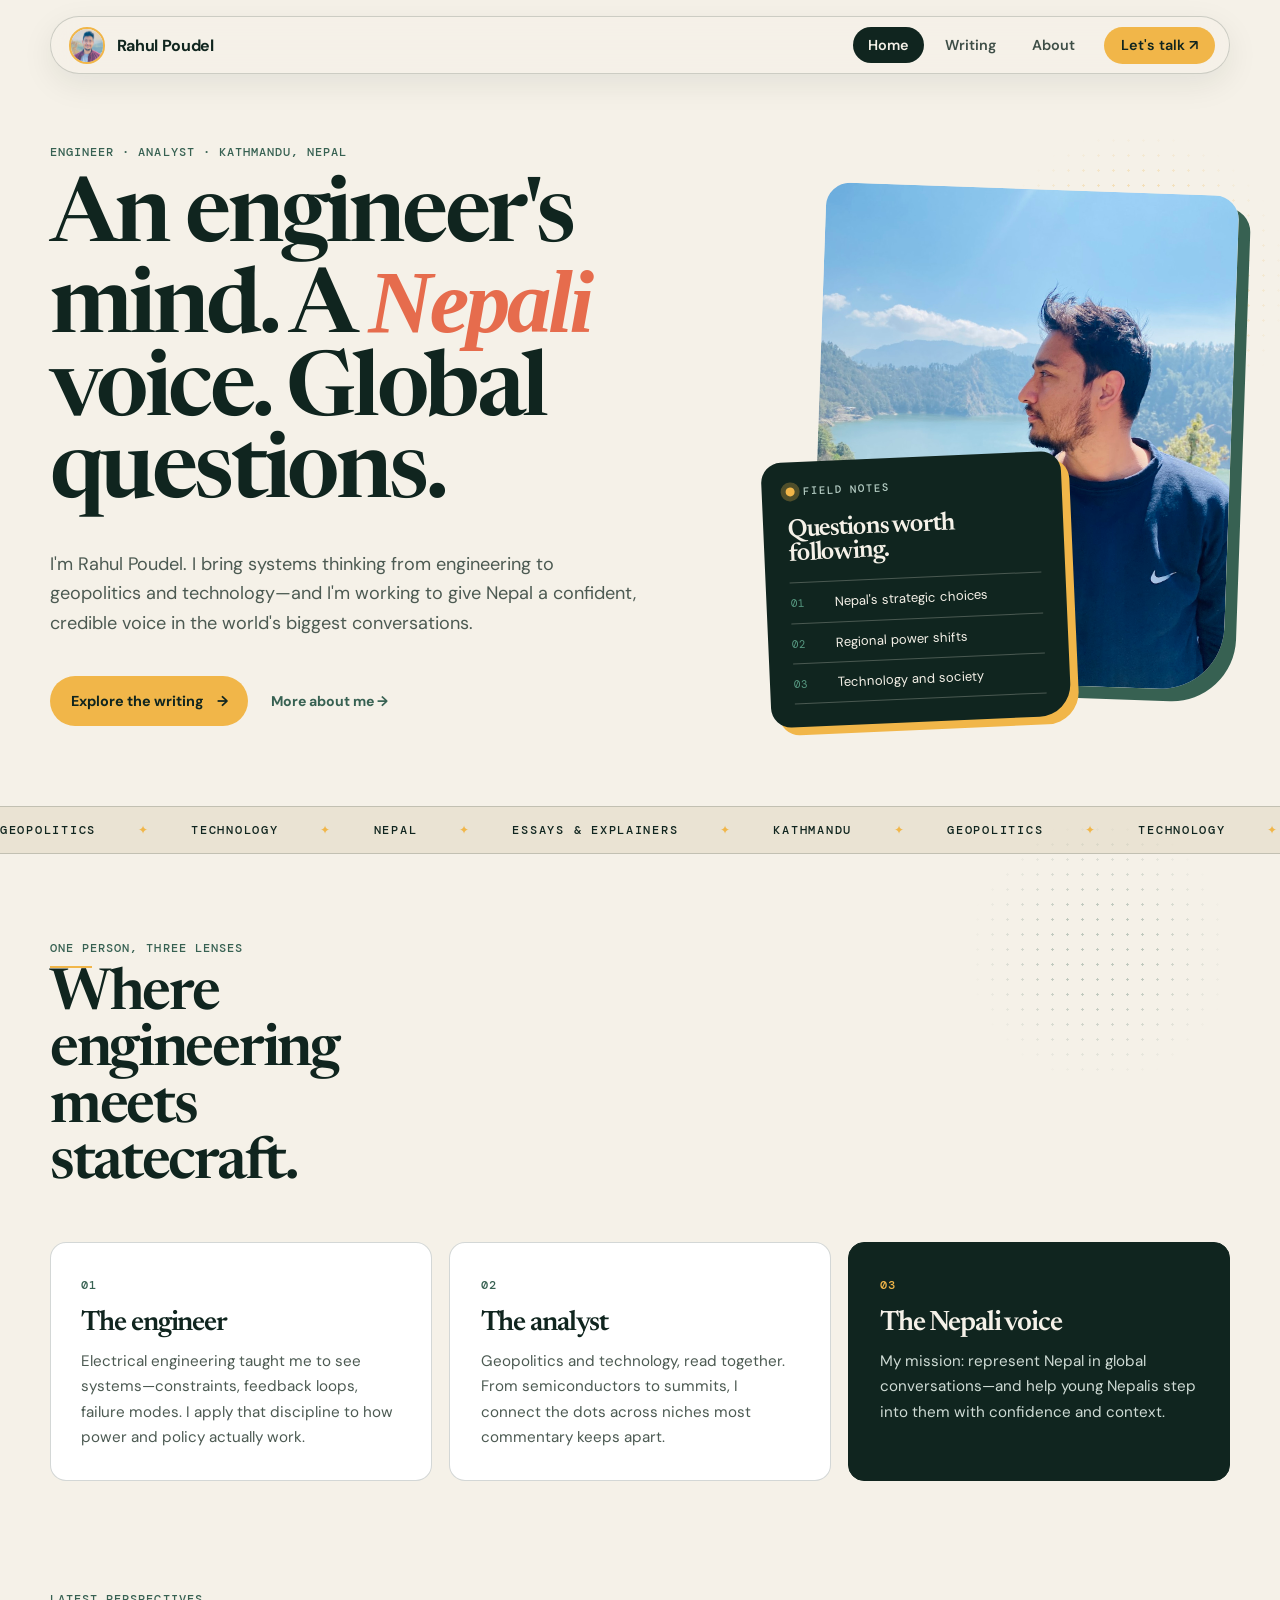
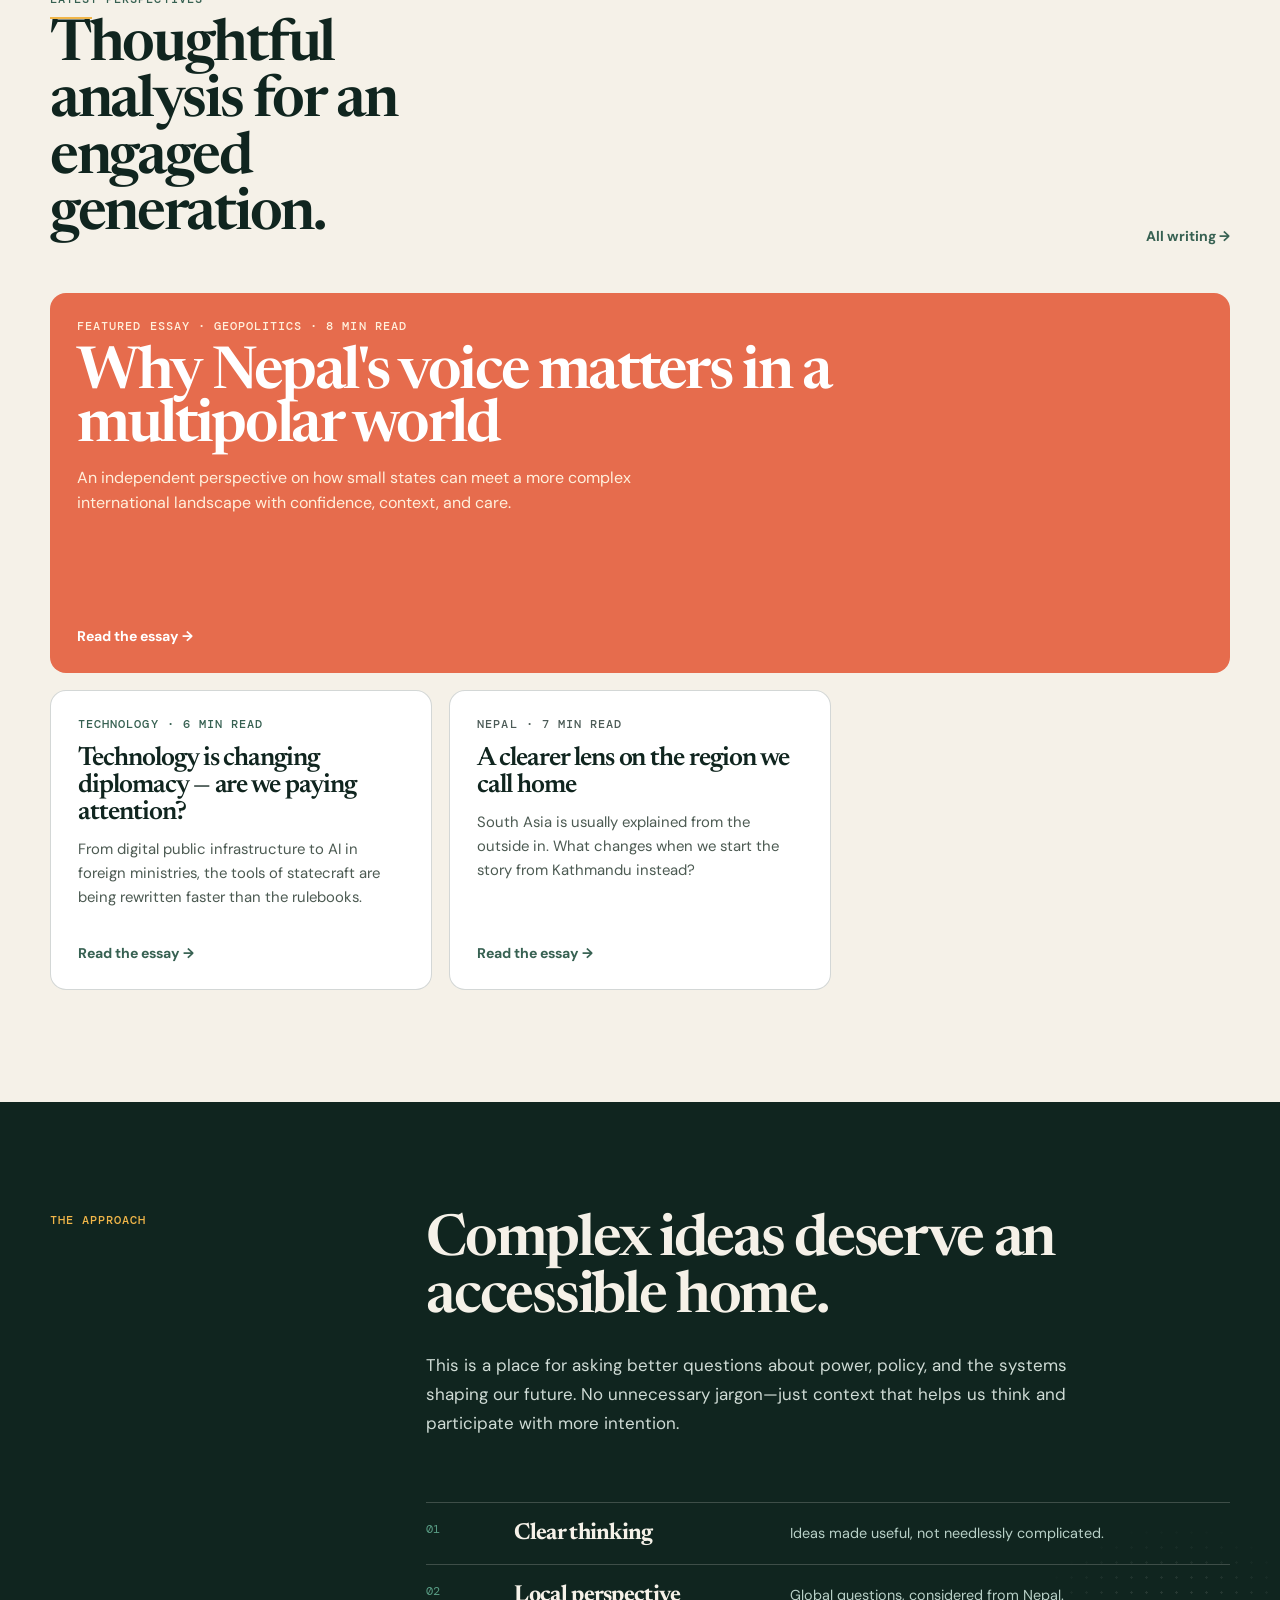
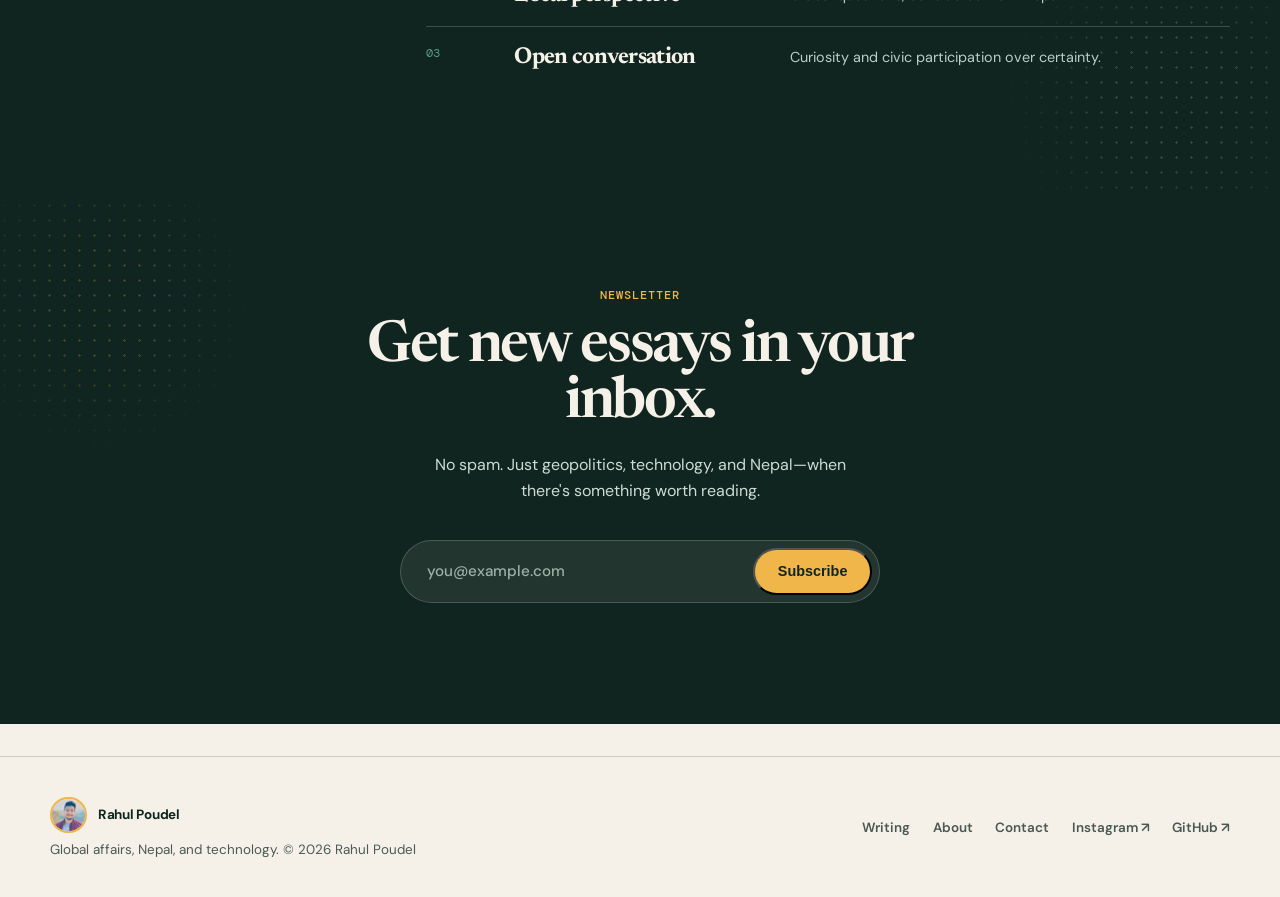
==== commit 9b74adde: "Add hide-on-scroll navbar, designed newsletter, mobile polish - Navbar hides after scrolling past th" ====
--- a/index.html
+++ b/index.html
@@ -146,14 +146,23 @@
     </main>
 
     <!-- ===== Footer (same on every page) ===== -->
+    <!-- ===== Newsletter ===== -->
+    <section class="newsletter">
+      <div class="halftone ht-news" aria-hidden="true"></div>
+      <div class="section-shell newsletter-inner" data-reveal>
+        <p class="eyebrow">Newsletter</p>
+        <h2>Get new essays in your inbox.</h2>
+        <p class="newsletter-blurb">No spam. Just geopolitics, technology, and Nepal—when there's something worth reading.</p>
+        <form class="newsletter-form" data-newsletter novalidate>
+          <label class="sr-only" for="nl-email">Email address</label>
+          <input id="nl-email" name="email" type="email" required placeholder="you@example.com" autocomplete="email" />
+          <button class="button button-primary" type="submit">Subscribe</button>
+        </form>
+        <p class="form-note" role="status" aria-live="polite"></p>
+      </div>
+    </section>
+
     <footer class="site-footer">
-        <form class="signup-form" data-signup novalidate>
-          <label class="sr-only" for="signup-email">Email address</label>
-          <input id="signup-email" name="email" type="email" required placeholder="you@example.com" autocomplete="email" />
-          <button class="button button-primary" type="submit">Subscribe</button>
-          <p class="form-note" role="status" aria-live="polite"></p>
-        </form>
-      </div>
       <div class="section-shell footer-inner">
         <div>
           <a class="brand" href="index.html"><img class="brand-mark" src="assets/rahul-portrait.jpg" alt="" /><span>Rahul Poudel</span></a>
--- a/styles.css
+++ b/styles.css
@@ -22,6 +22,7 @@
 /* ---------- base ---------- */
 * { box-sizing: border-box; }
 html { scroll-behavior: smooth; }
+html, body { overflow-x: clip; }
 body { margin: 0; background: var(--paper); color: var(--ink); font-family: var(--body); }
 a { color: inherit; text-decoration: none; }
 h1, h2, h3 { margin: 0; font-family: var(--display); font-weight: 600; letter-spacing: -.04em; }
@@ -32,7 +33,8 @@
 .eyebrow, .story-meta { margin: 0; color: var(--moss); font: 500 .72rem/1.3 var(--mono); letter-spacing: .09em; text-transform: uppercase; }
 
 /* ---------- floating navbar ---------- */
-.nav-wrap { position: sticky; top: 1rem; z-index: 40; width: min(1180px, calc(100% - 2rem)); margin: 1rem auto 0; }
+.nav-wrap { position: sticky; top: 1rem; z-index: 40; width: min(1180px, calc(100% - 2rem)); margin: 1rem auto 0; transition: transform .35s cubic-bezier(.2,.7,.2,1), opacity .35s; }
+.nav-wrap.nav-hidden { transform: translateY(-140%); opacity: 0; pointer-events: none; }
 .site-header {
   display: flex; align-items: center; justify-content: space-between;
   padding: .6rem .9rem .6rem 1.1rem;
@@ -215,6 +217,22 @@
 .contact-form button { justify-self: start; }
 .form-note { margin: 0; min-height: 1.2em; font-size: .88rem; font-weight: 600; color: var(--moss); }
 .form-note.is-error { color: var(--coral); }
+
+/* ---------- newsletter ---------- */
+.newsletter { position: relative; overflow: hidden; background: var(--ink); color: var(--paper); padding: 5.5rem 0; text-align: center; }
+.ht-news { width: 300px; height: 300px; left: -3rem; top: -3rem; color: var(--amber); opacity: .22; }
+.newsletter-inner { position: relative; z-index: 1; max-width: 620px; }
+.newsletter .eyebrow { color: var(--amber); }
+.newsletter h2 { margin: 1rem 0 0; font-size: clamp(2.2rem, 4.5vw, 3.6rem); line-height: .98; }
+.newsletter-blurb { max-width: 460px; margin: 1.2rem auto 2.2rem; color: #cfdbd5; line-height: 1.65; }
+.newsletter-form { display: flex; justify-content: center; gap: .6rem; max-width: 480px; margin: 0 auto; padding: .45rem; background: rgba(245,241,232,.08); border: 1px solid rgba(245,241,232,.2); border-radius: 999px; }
+.newsletter-form input { flex: 1; min-width: 0; padding: .85rem 1.15rem; border: 0; border-radius: 999px; background: transparent; color: var(--paper); font: 500 .95rem var(--body); }
+.newsletter-form input::placeholder { color: #9fb0a8; }
+.newsletter-form input:focus { outline: none; }
+.newsletter-form:focus-within { border-color: var(--amber); }
+.newsletter-form .button { padding: .85rem 1.4rem; }
+.newsletter .form-note { margin-top: 1rem; color: var(--amber); }
+.newsletter .form-note.is-error { color: #f0937c; }
 
 /* ---------- footer ---------- */
 .site-footer { border-top: 1px solid var(--line); margin-top: 2rem; }
@@ -329,4 +347,19 @@
   .about-grid { gap: 2.5rem; }
   .contact-form-grid { grid-template-columns: 1fr; gap: 2rem; }
   .site-footer .footer-inner { grid-template-columns: 1fr; gap: 1rem; padding: 2rem 0; }
-}
+  .site-footer nav { flex-wrap: wrap; row-gap: .6rem; }
+
+  /* mobile: newsletter stacks into a column, still centered */
+  .newsletter { padding: 4rem 0; }
+  .newsletter-form { flex-direction: column; gap: .7rem; padding: .8rem; border-radius: 1.4rem; }
+  .newsletter-form input { width: 100%; text-align: center; padding: .95rem 1rem; background: rgba(245,241,232,.07); }
+  .newsletter-form .button { width: 100%; justify-content: center; }
+
+  /* mobile: keep halftone patches inside the viewport */
+  .ht-hero { width: 190px; height: 190px; top: -2rem; right: -1.2rem; }
+  .ht-pillars { width: 170px; height: 170px; }
+  .ht-band, .ht-news { width: 220px; height: 220px; }
+
+  .marquee-track { font-size: .7rem; gap: 1.8rem; }
+  .contact-form button { width: 100%; justify-content: center; }
+}
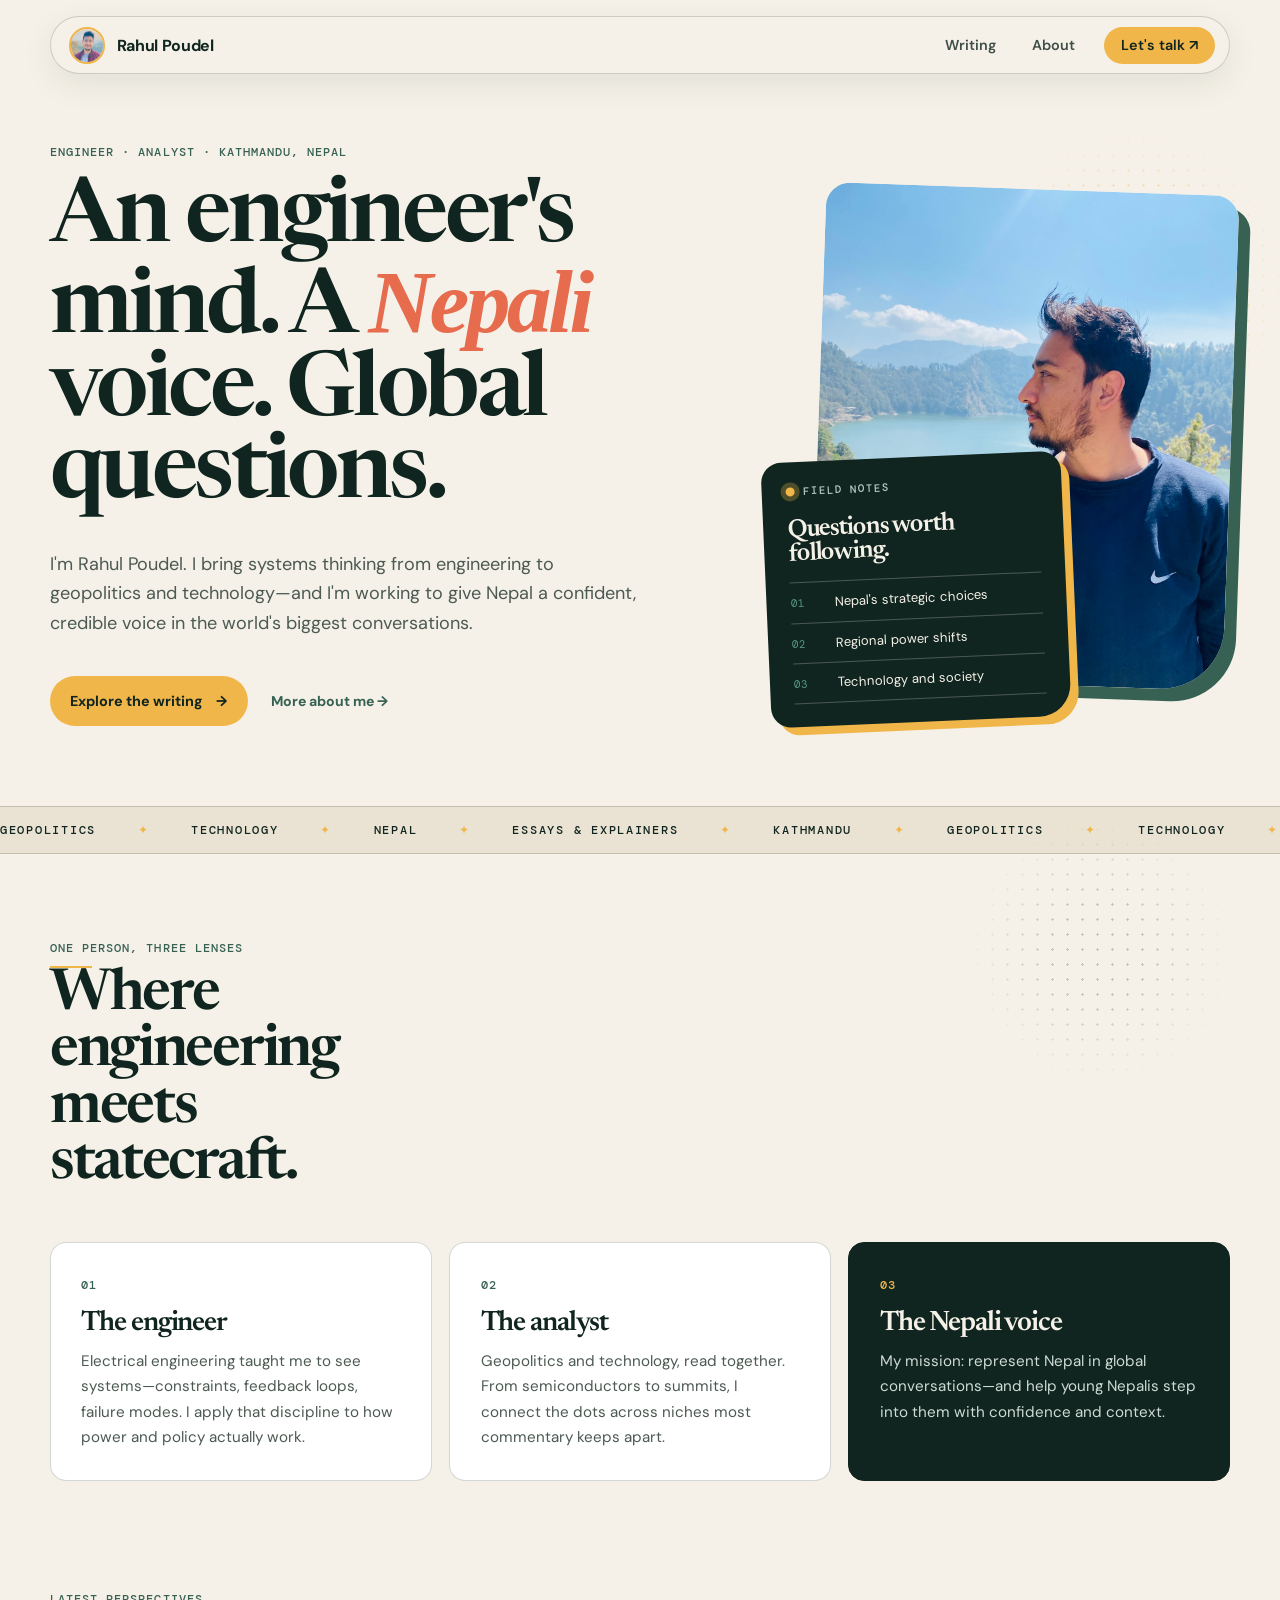
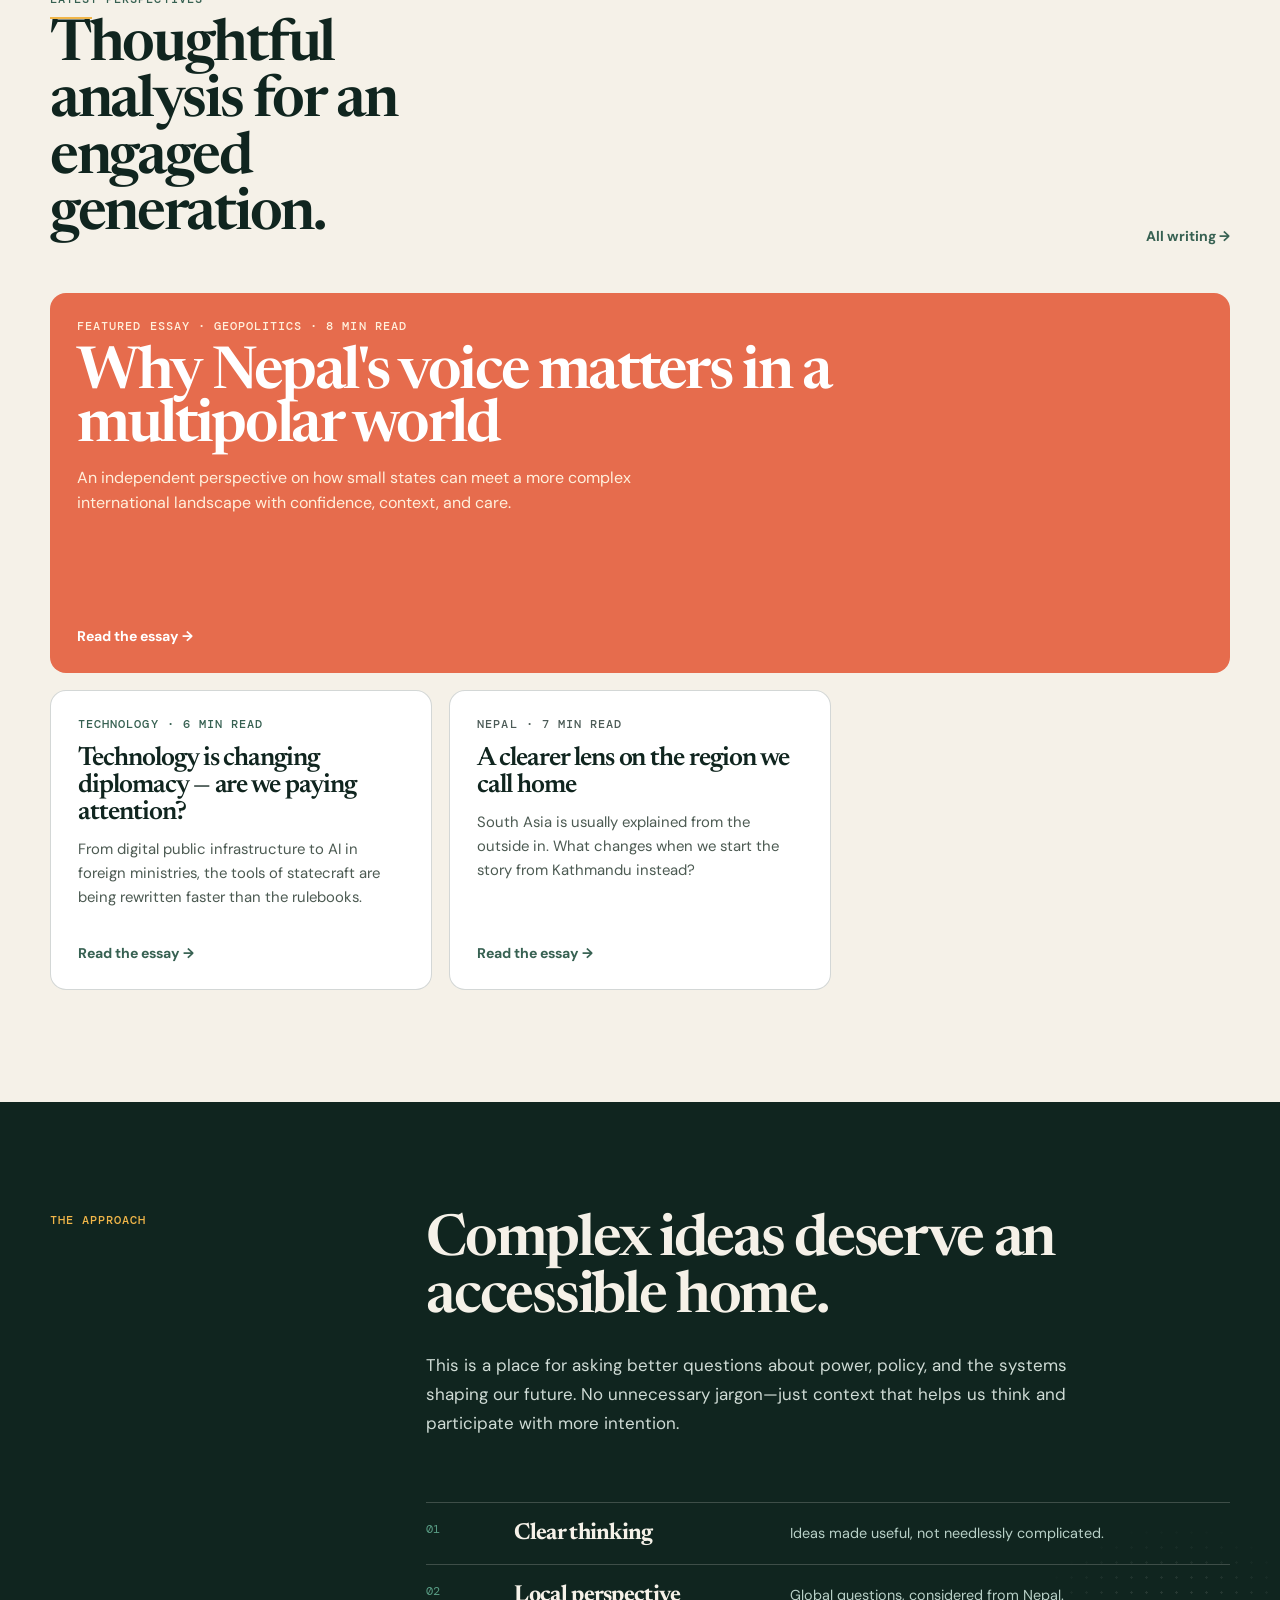
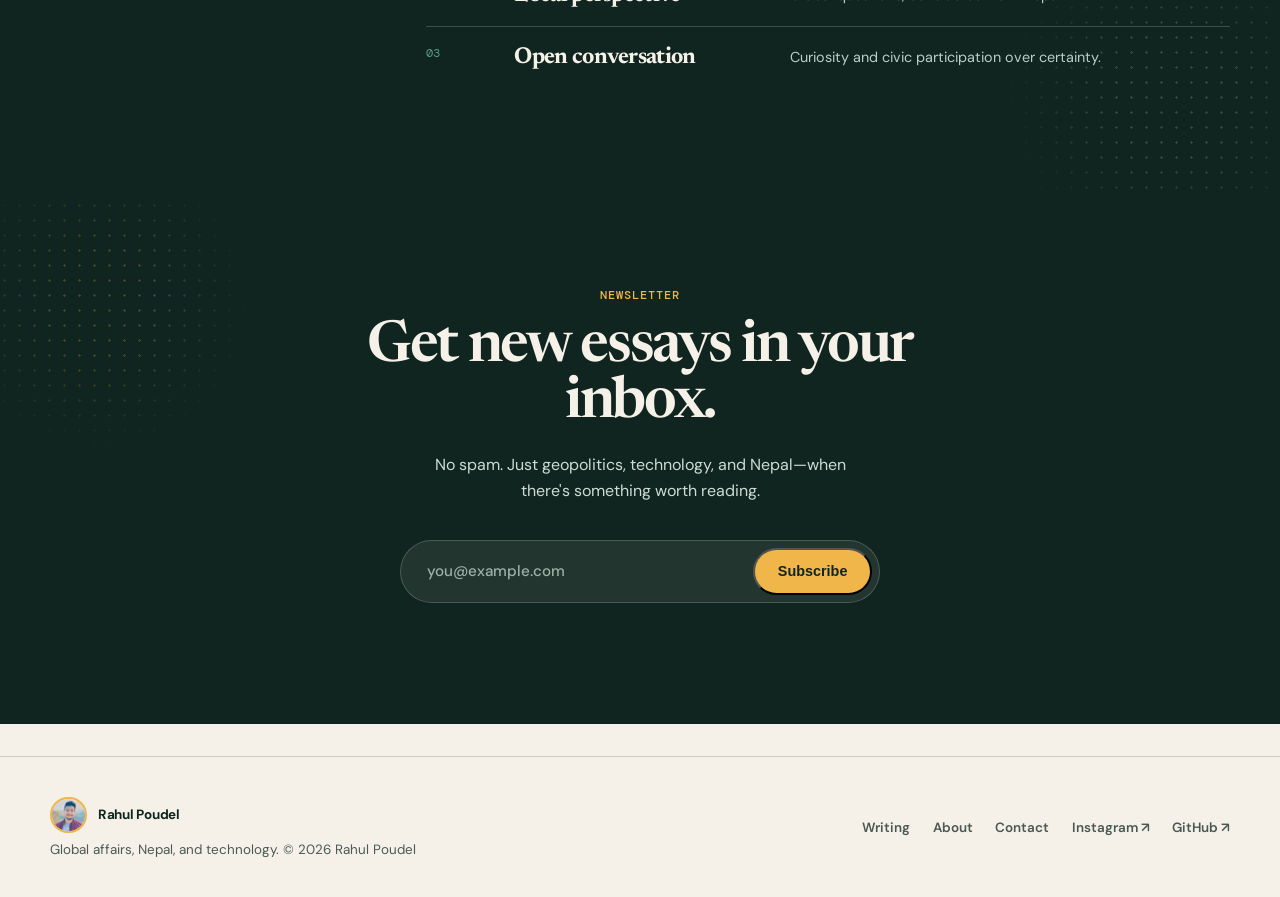
==== commit b1b4eac0: "Remove Home link from homepage navbar The brand mark already links home; on the homepage the nav now" ====
--- a/index.html
+++ b/index.html
@@ -32,7 +32,6 @@
           <span class="sr-only">Open menu</span>
         </button>
         <nav id="primary-nav" class="primary-nav" aria-label="Primary navigation">
-          <a href="index.html" aria-current="page">Home</a>
           <a href="writing.html">Writing</a>
           <a href="about.html">About</a>
           <a href="contact.html" class="nav-cta">Let's talk <span aria-hidden="true">↗</span></a>
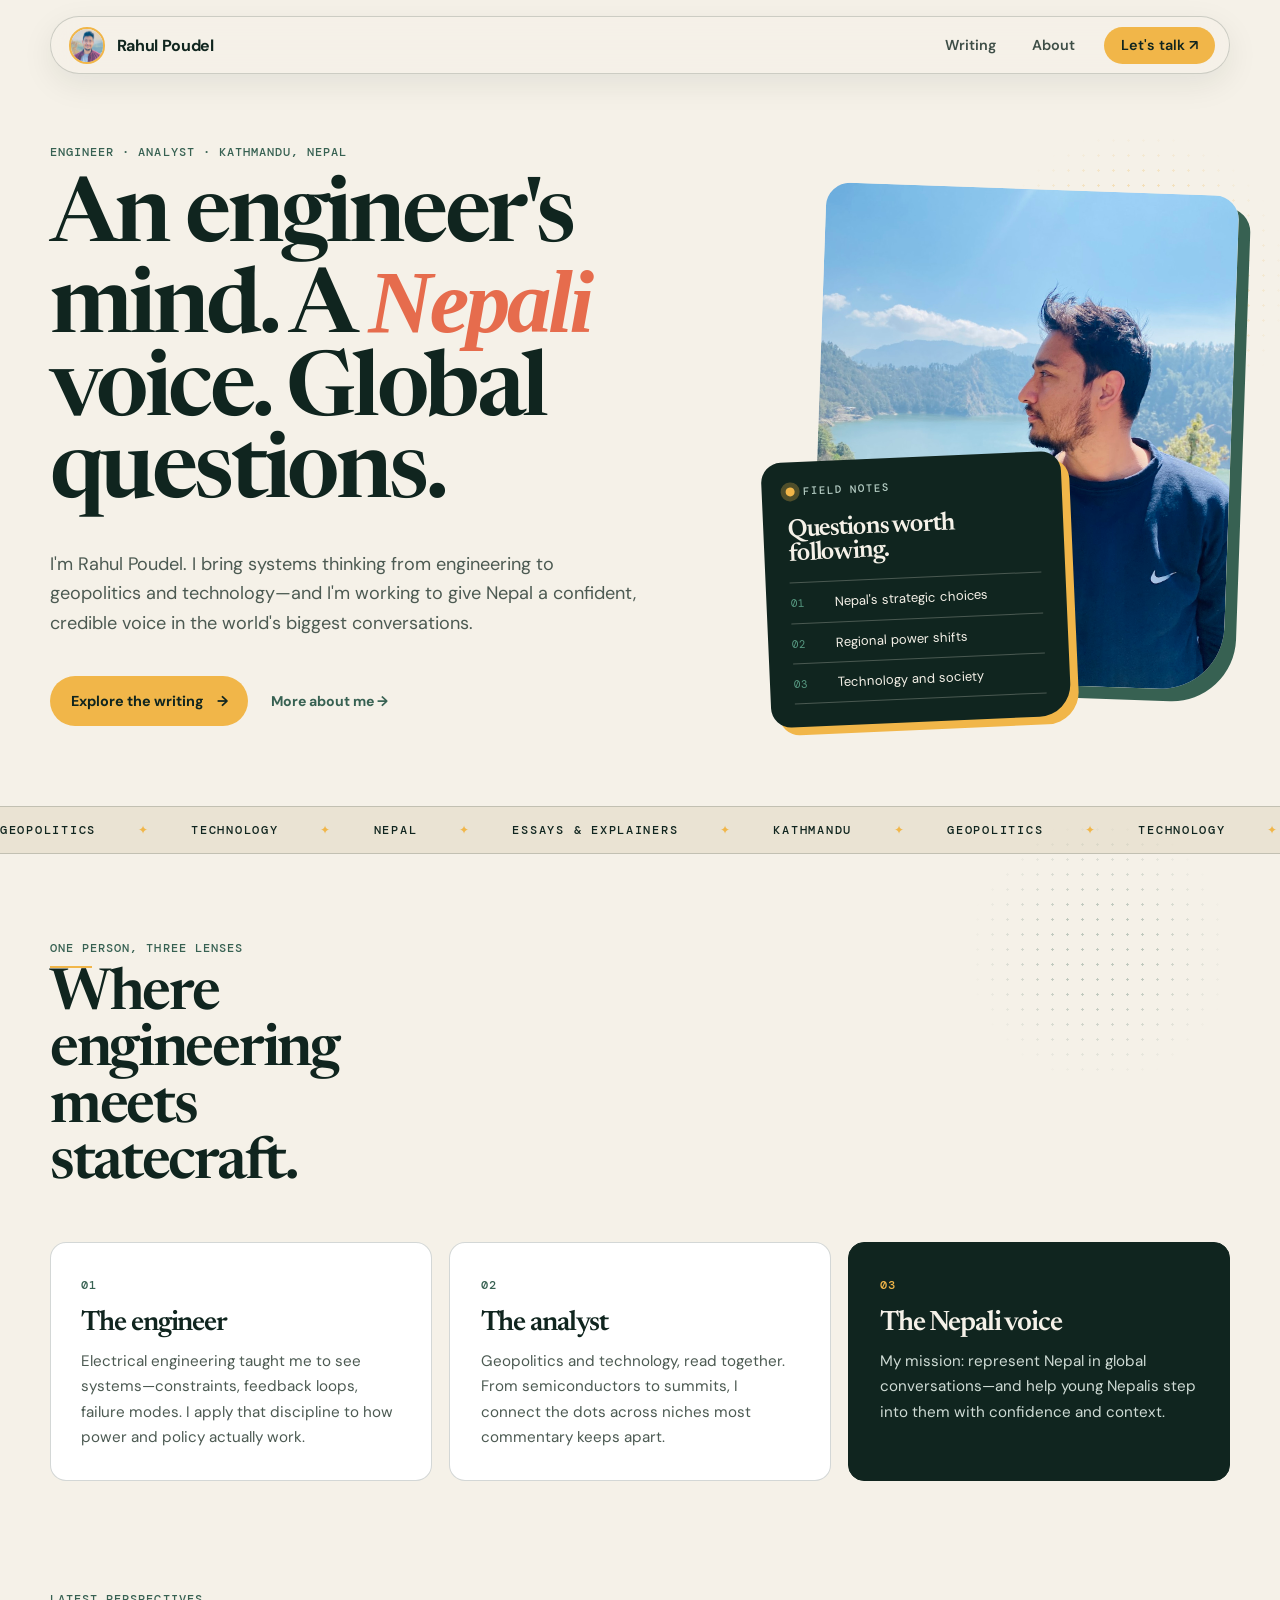
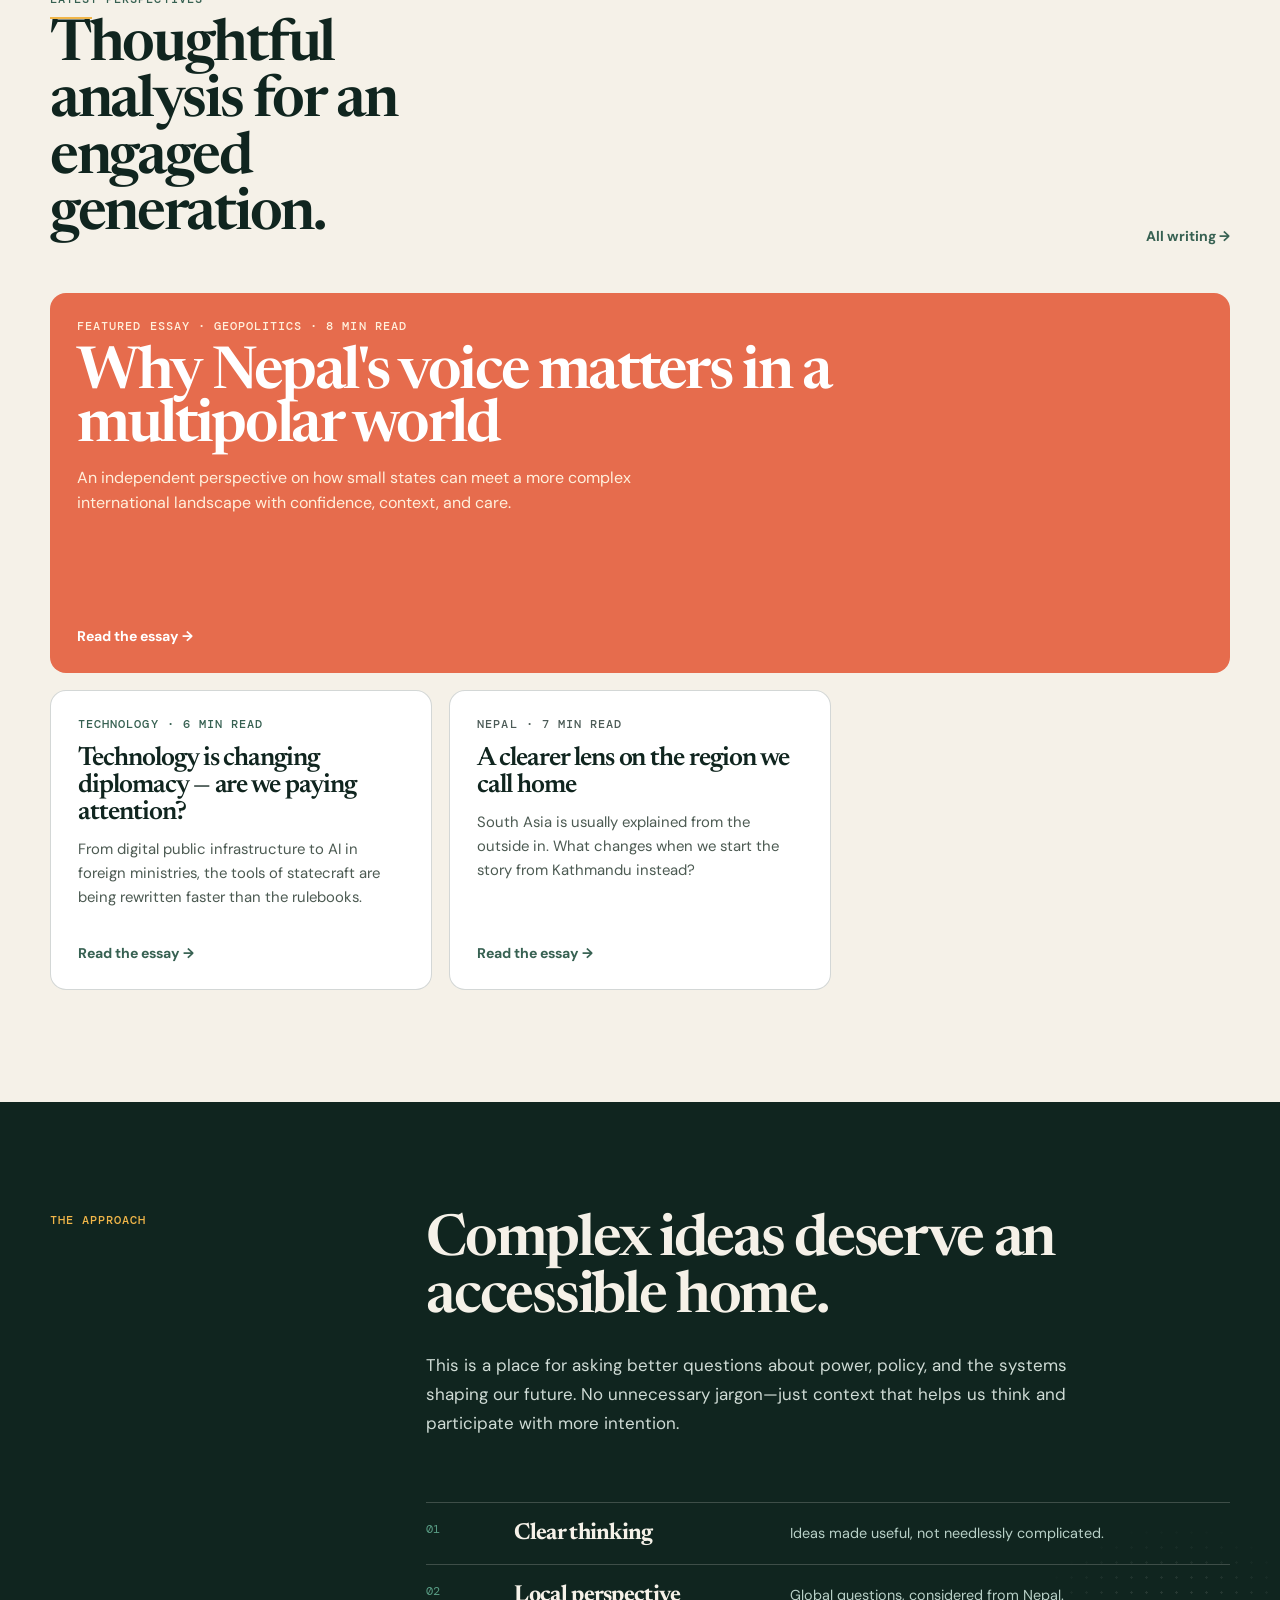
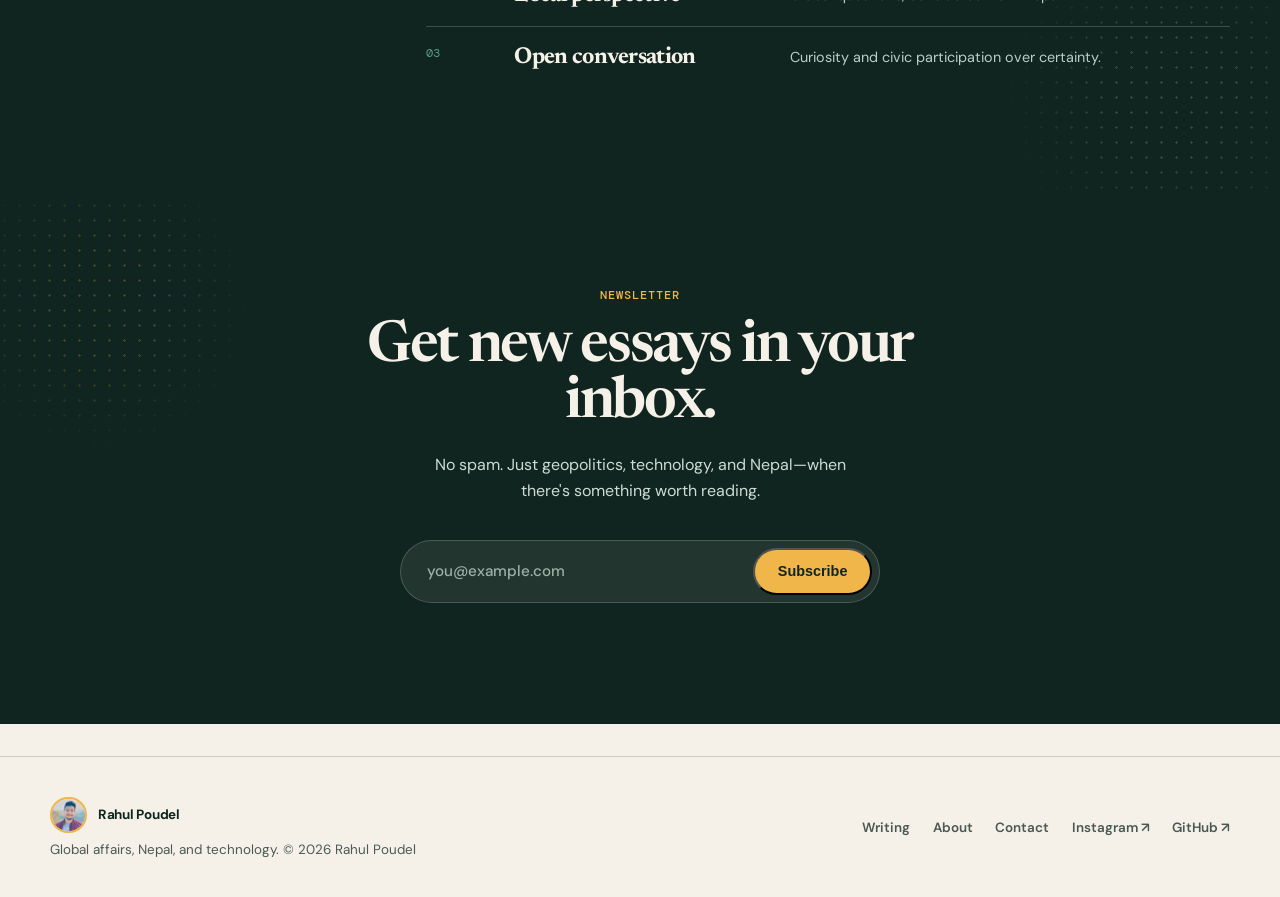
==== commit 01fbdf96: "Switch to clean slug URLs (/writing, /about, /articles/...) - vercel.json with cleanUrls: old .html " ====
--- a/index.html
+++ b/index.html
@@ -23,7 +23,7 @@
     <!-- ===== Floating navbar (same on every page; aria-current marks the active page) ===== -->
     <div class="nav-wrap">
       <header class="site-header">
-        <a class="brand" href="index.html" aria-label="Rahul Poudel home">
+        <a class="brand" href="/" aria-label="Rahul Poudel home">
           <img class="brand-mark" src="assets/rahul-portrait.jpg" alt="" />
           <span>Rahul Poudel</span>
         </a>
@@ -32,9 +32,9 @@
           <span class="sr-only">Open menu</span>
         </button>
         <nav id="primary-nav" class="primary-nav" aria-label="Primary navigation">
-          <a href="writing.html">Writing</a>
-          <a href="about.html">About</a>
-          <a href="contact.html" class="nav-cta">Let's talk <span aria-hidden="true">↗</span></a>
+          <a href="/writing">Writing</a>
+          <a href="/about">About</a>
+          <a href="/contact" class="nav-cta">Let's talk <span aria-hidden="true">↗</span></a>
         </nav>
       </header>
     </div>
@@ -49,8 +49,8 @@
             I'm Rahul Poudel. I bring systems thinking from engineering to geopolitics and technology—and I'm working to give Nepal a confident, credible voice in the world's biggest conversations.
           </p>
           <div class="hero-actions">
-            <a class="button button-primary" href="writing.html">Explore the writing <span aria-hidden="true">→</span></a>
-            <a class="text-link" href="about.html">More about me <span aria-hidden="true">→</span></a>
+            <a class="button button-primary" href="/writing">Explore the writing <span aria-hidden="true">→</span></a>
+            <a class="text-link" href="/about">More about me <span aria-hidden="true">→</span></a>
           </div>
         </div>
         <div class="hero-visual">
@@ -119,7 +119,7 @@
             <p class="eyebrow">Latest perspectives</p>
             <h2>Thoughtful analysis for an engaged generation.</h2>
           </div>
-          <a class="text-link" href="writing.html">All writing <span aria-hidden="true">→</span></a>
+          <a class="text-link" href="/writing">All writing <span aria-hidden="true">→</span></a>
         </div>
         <div class="story-grid" data-articles data-limit="3"></div>
       </section>
@@ -164,13 +164,13 @@
     <footer class="site-footer">
       <div class="section-shell footer-inner">
         <div>
-          <a class="brand" href="index.html"><img class="brand-mark" src="assets/rahul-portrait.jpg" alt="" /><span>Rahul Poudel</span></a>
+          <a class="brand" href="/"><img class="brand-mark" src="assets/rahul-portrait.jpg" alt="" /><span>Rahul Poudel</span></a>
           <p>Global affairs, Nepal, and technology. © <span id="year"></span> Rahul Poudel</p>
         </div>
         <nav aria-label="Footer">
-          <a href="writing.html">Writing</a>
-          <a href="about.html">About</a>
-          <a href="contact.html">Contact</a>
+          <a href="/writing">Writing</a>
+          <a href="/about">About</a>
+          <a href="/contact">Contact</a>
           <a href="https://instagram.com/rahul.poudel_" target="_blank" rel="noopener">Instagram <span aria-hidden="true">↗</span></a>
           <a href="https://github.com/iamrahul1997" target="_blank" rel="noopener">GitHub <span aria-hidden="true">↗</span></a>
         </nav>
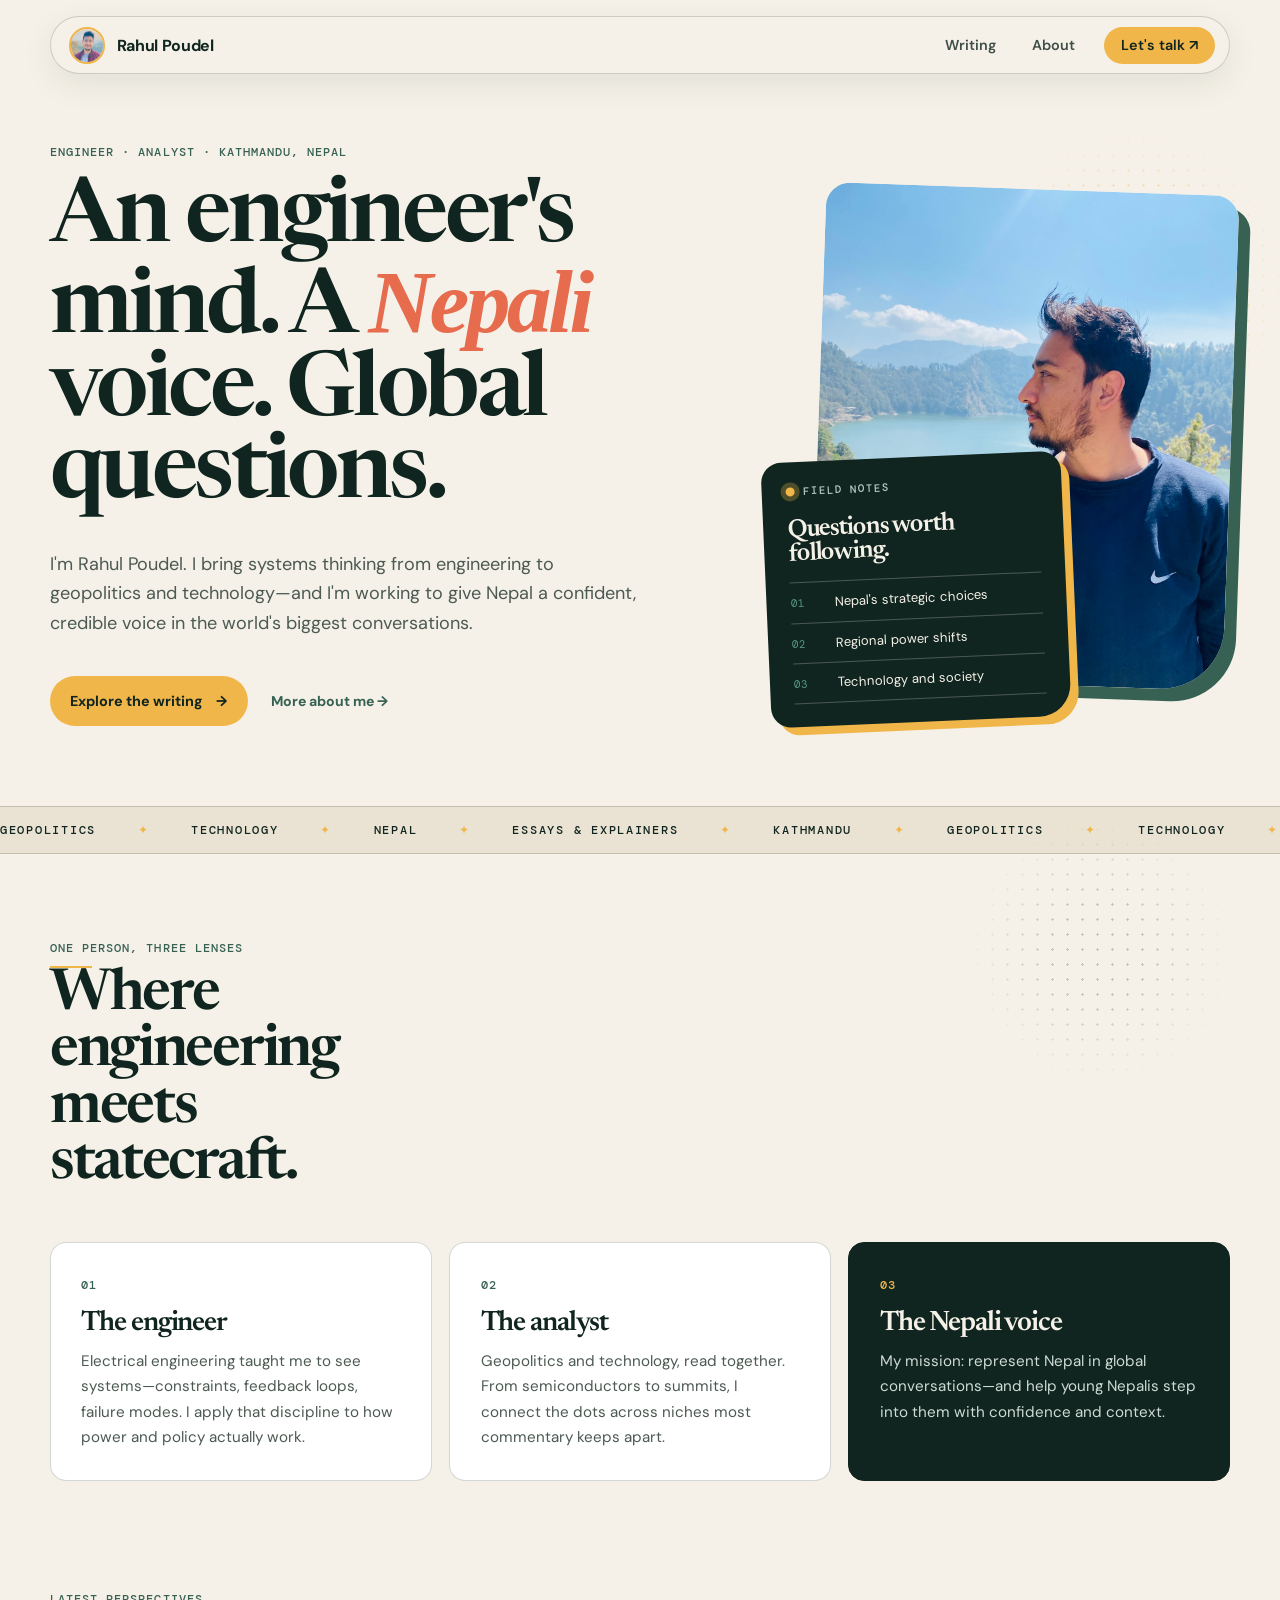
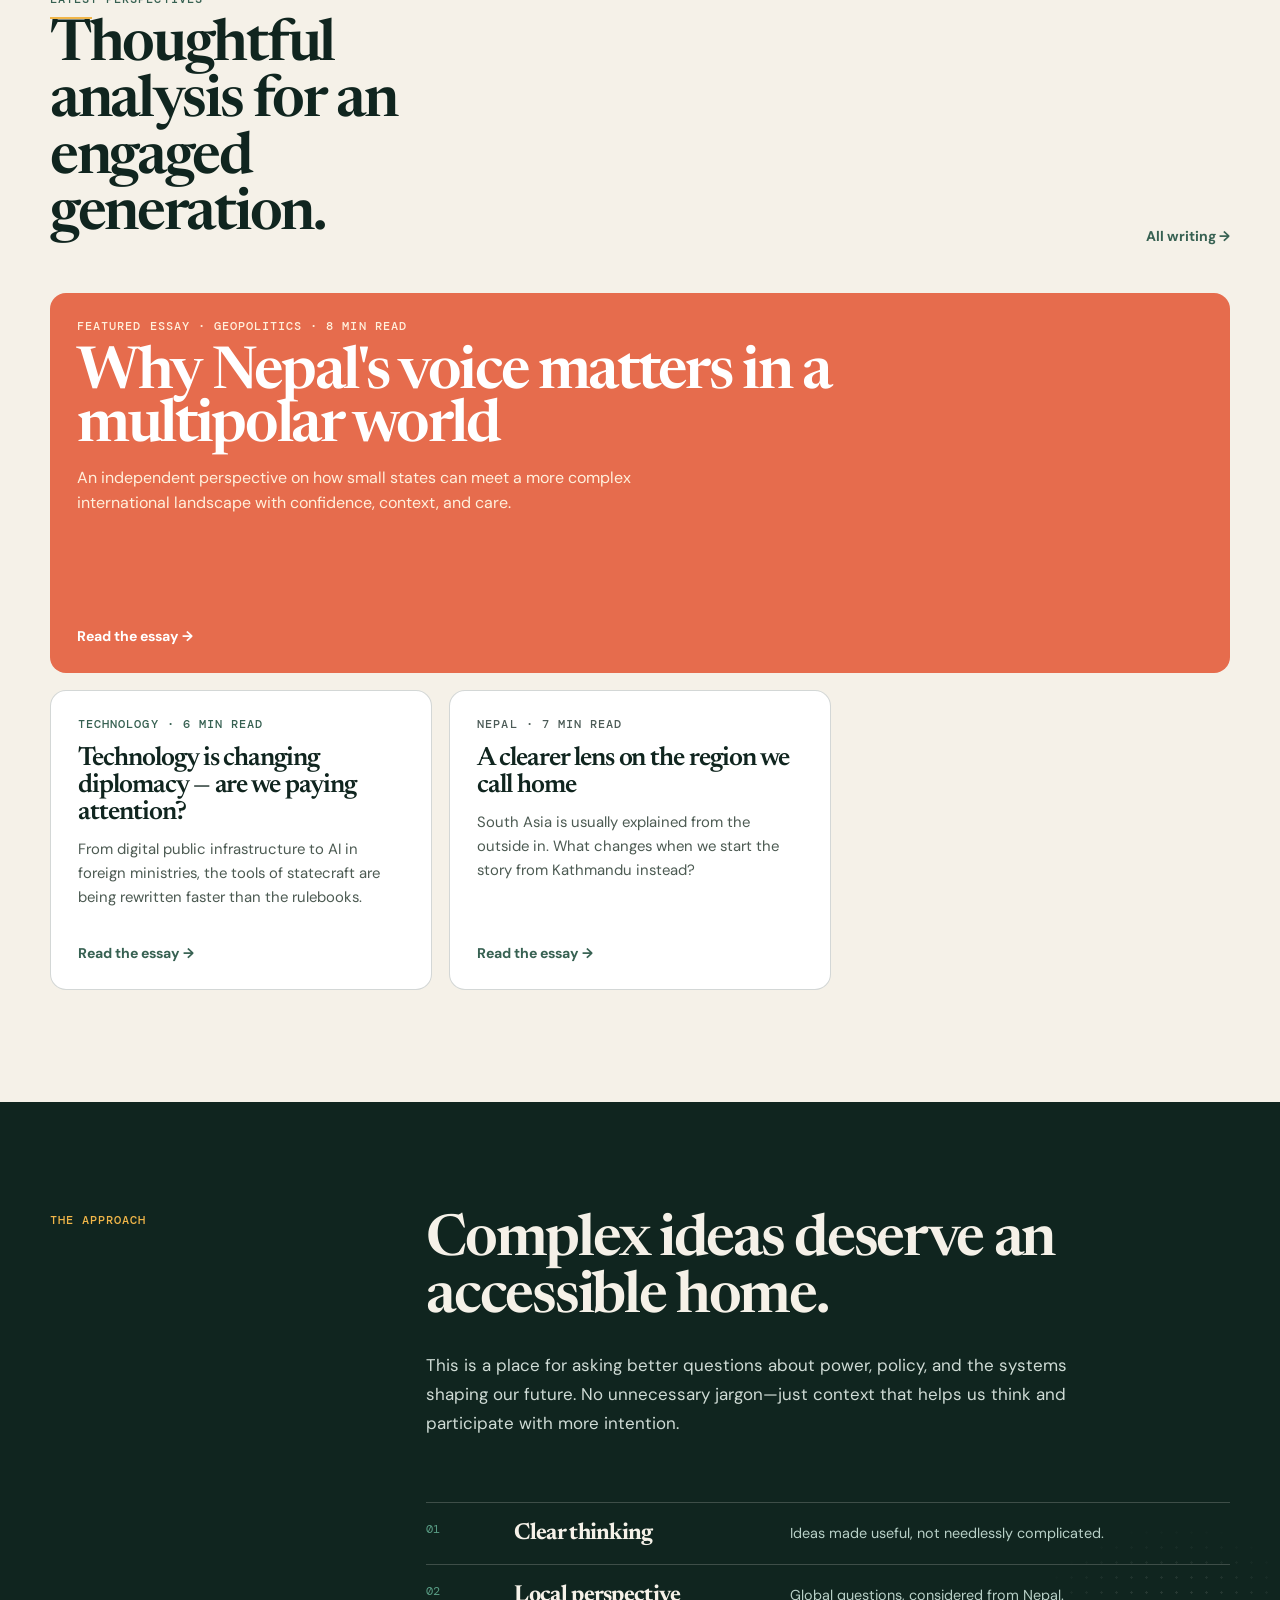
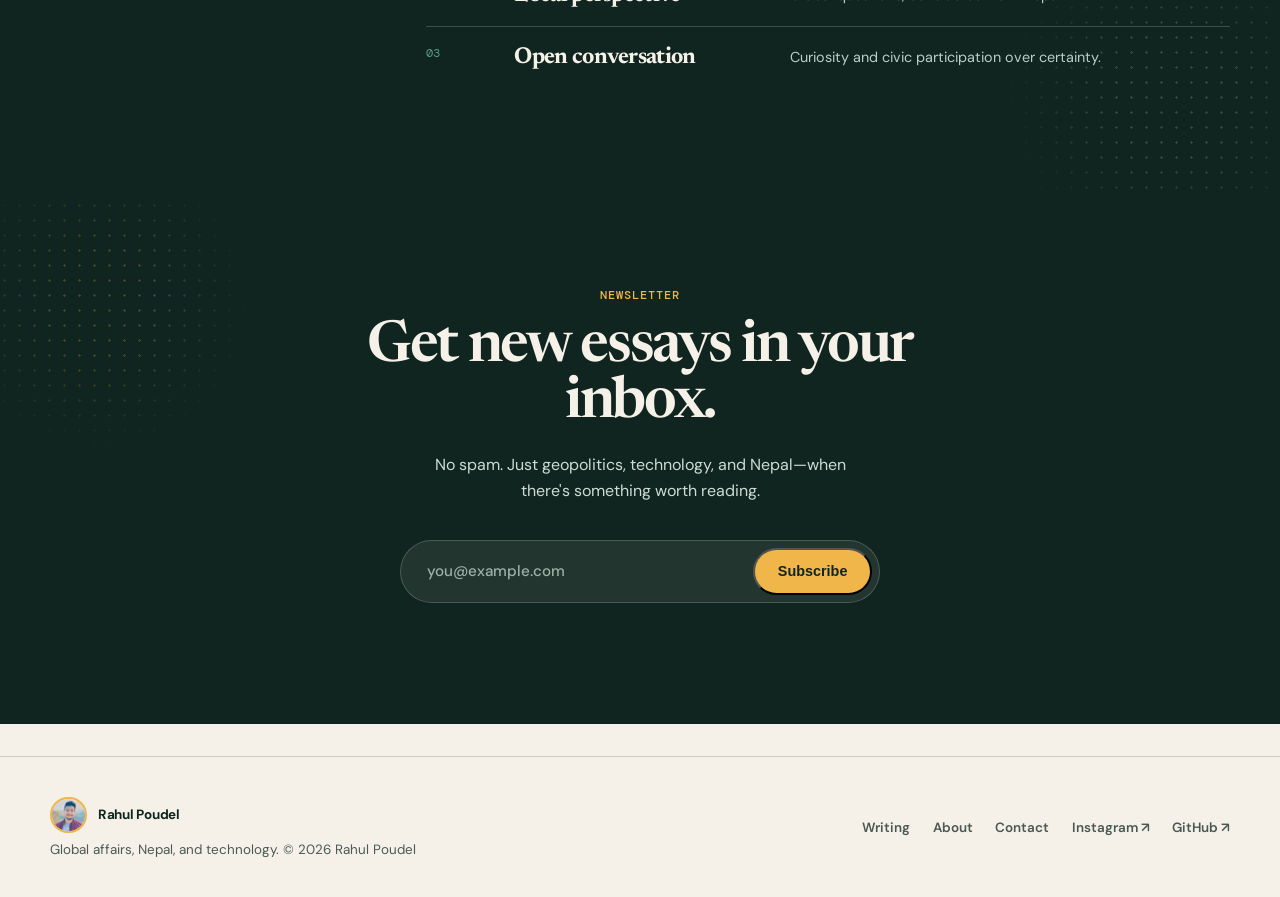
==== commit 2ed70288: "SEO plumbing: robots.txt, sitemap.xml, canonical/og tags, 404 page - robots.txt allows crawling, hid" ====
--- a/index.html
+++ b/index.html
@@ -8,6 +8,13 @@
       content="Rahul Poudel — electrical engineer and multi-niche analyst writing on geopolitics, technology, and Nepal's voice in the changing global order."
     />
     <title>Rahul Poudel — Engineer & geopolitics writer from Nepal</title>
+    <link rel="canonical" href="https://personal-rahul.vercel.app/" />
+    <meta property="og:type" content="website" />
+    <meta property="og:url" content="https://personal-rahul.vercel.app/" />
+    <meta property="og:title" content="Rahul Poudel — Engineer & geopolitics writer from Nepal" />
+    <meta property="og:description" content="Rahul Poudel — electrical engineer and multi-niche analyst writing on geopolitics, technology, and Nepal's voice in the changing global order." />
+    <meta property="og:image" content="https://personal-rahul.vercel.app/assets/rahul-lake.jpg" />
+    <meta name="twitter:card" content="summary_large_image" />
     <link rel="preconnect" href="https://fonts.googleapis.com" />
     <link rel="preconnect" href="https://fonts.gstatic.com" crossorigin />
     <link
--- a/styles.css
+++ b/styles.css
@@ -126,6 +126,8 @@
 .story-card { display: flex; flex-direction: column; align-items: flex-start; min-height: 300px; padding: 1.7rem; border-radius: 1rem; border: 1px solid var(--line); background: #fff; transition: transform .18s, box-shadow .18s; }
 .story-card:hover { transform: translateY(-4px); box-shadow: 0 16px 38px rgba(16,37,31,.1); }
 .story-card h3 { margin: .8rem 0 .7rem; font-size: 1.65rem; line-height: 1.02; }
+.card-thumb { width: 100%; aspect-ratio: 16 / 9; object-fit: cover; border-radius: .6rem; margin-bottom: 1.1rem; }
+.article-cover { display: block; width: 100%; max-height: 480px; object-fit: cover; border-radius: 1.25rem; margin-top: 2.5rem; }
 .story-card .excerpt { margin: 0 0 1.4rem; color: var(--slate); font-size: .93rem; line-height: 1.6; }
 .story-card .story-link { margin-top: auto; }
 .story-card.is-featured { grid-column: span 3; min-height: 380px; justify-content: flex-end; background: var(--coral); color: #fff; border: 0; }
